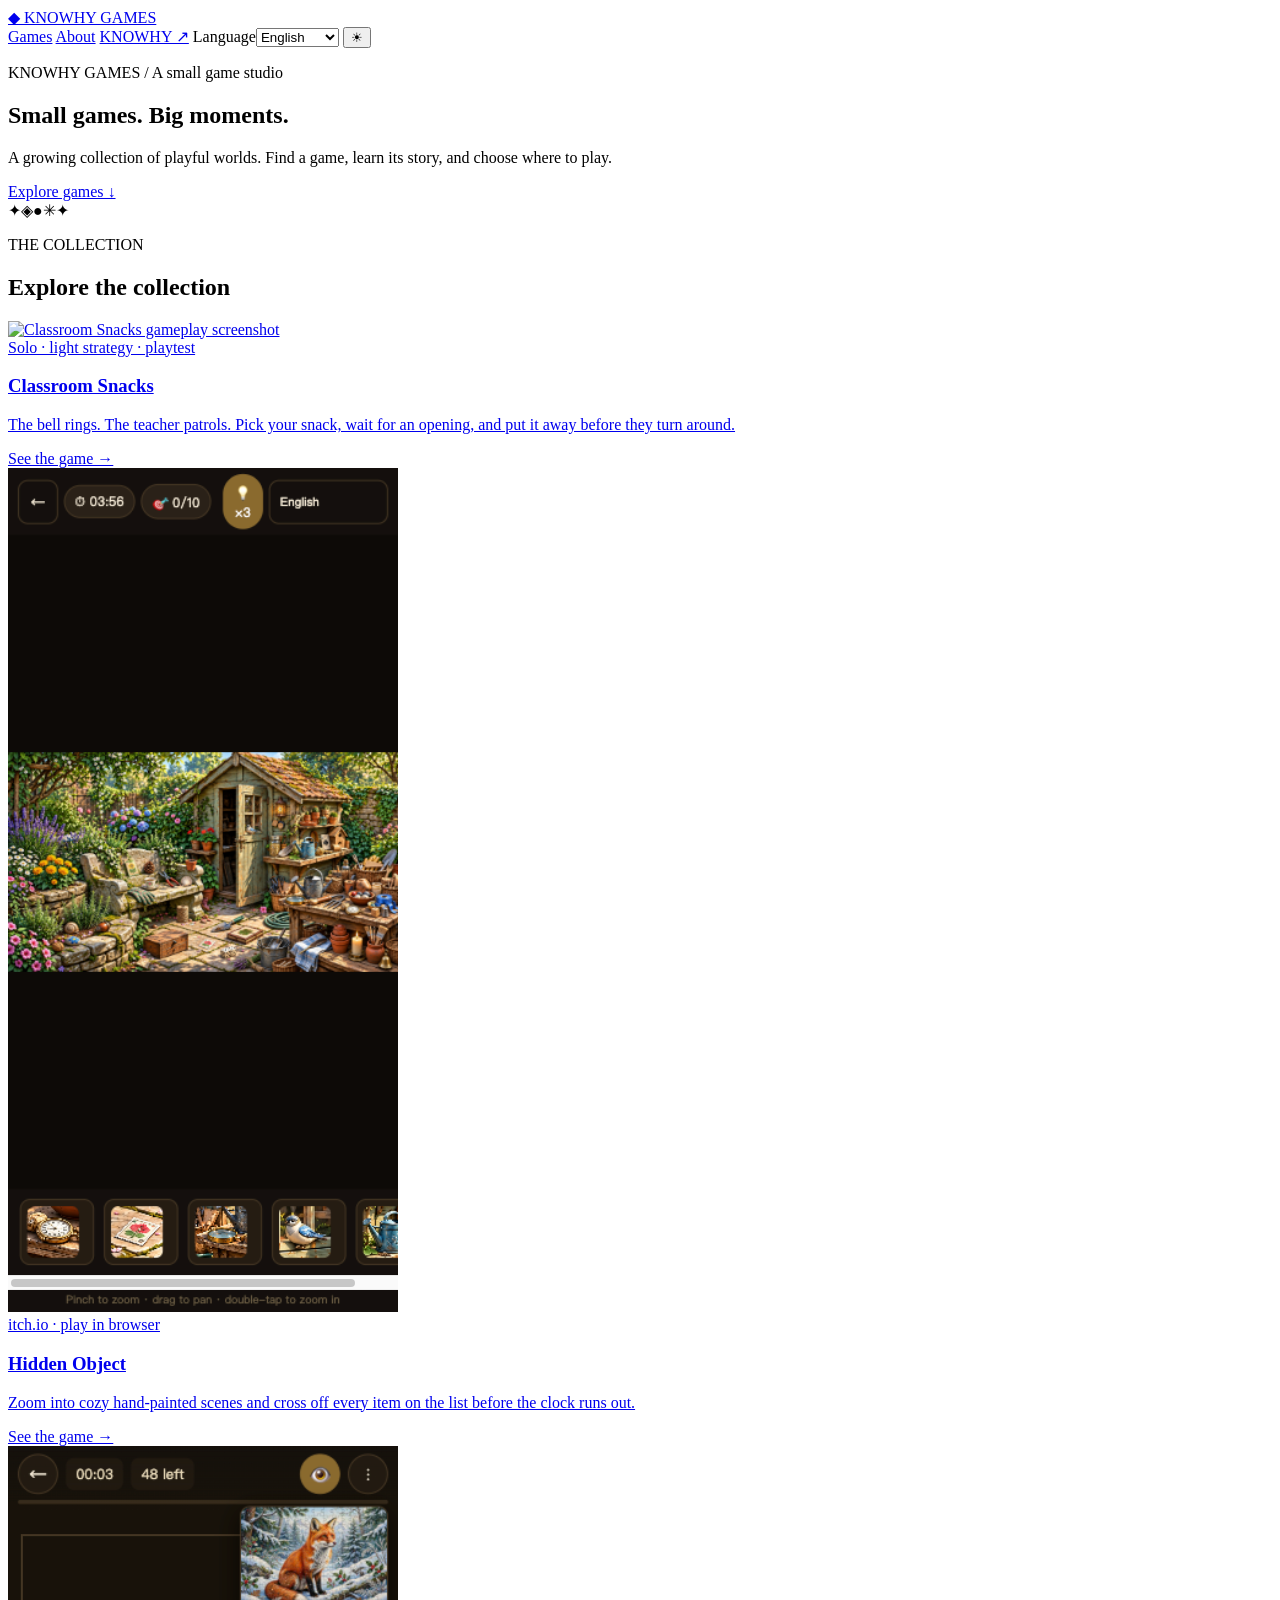
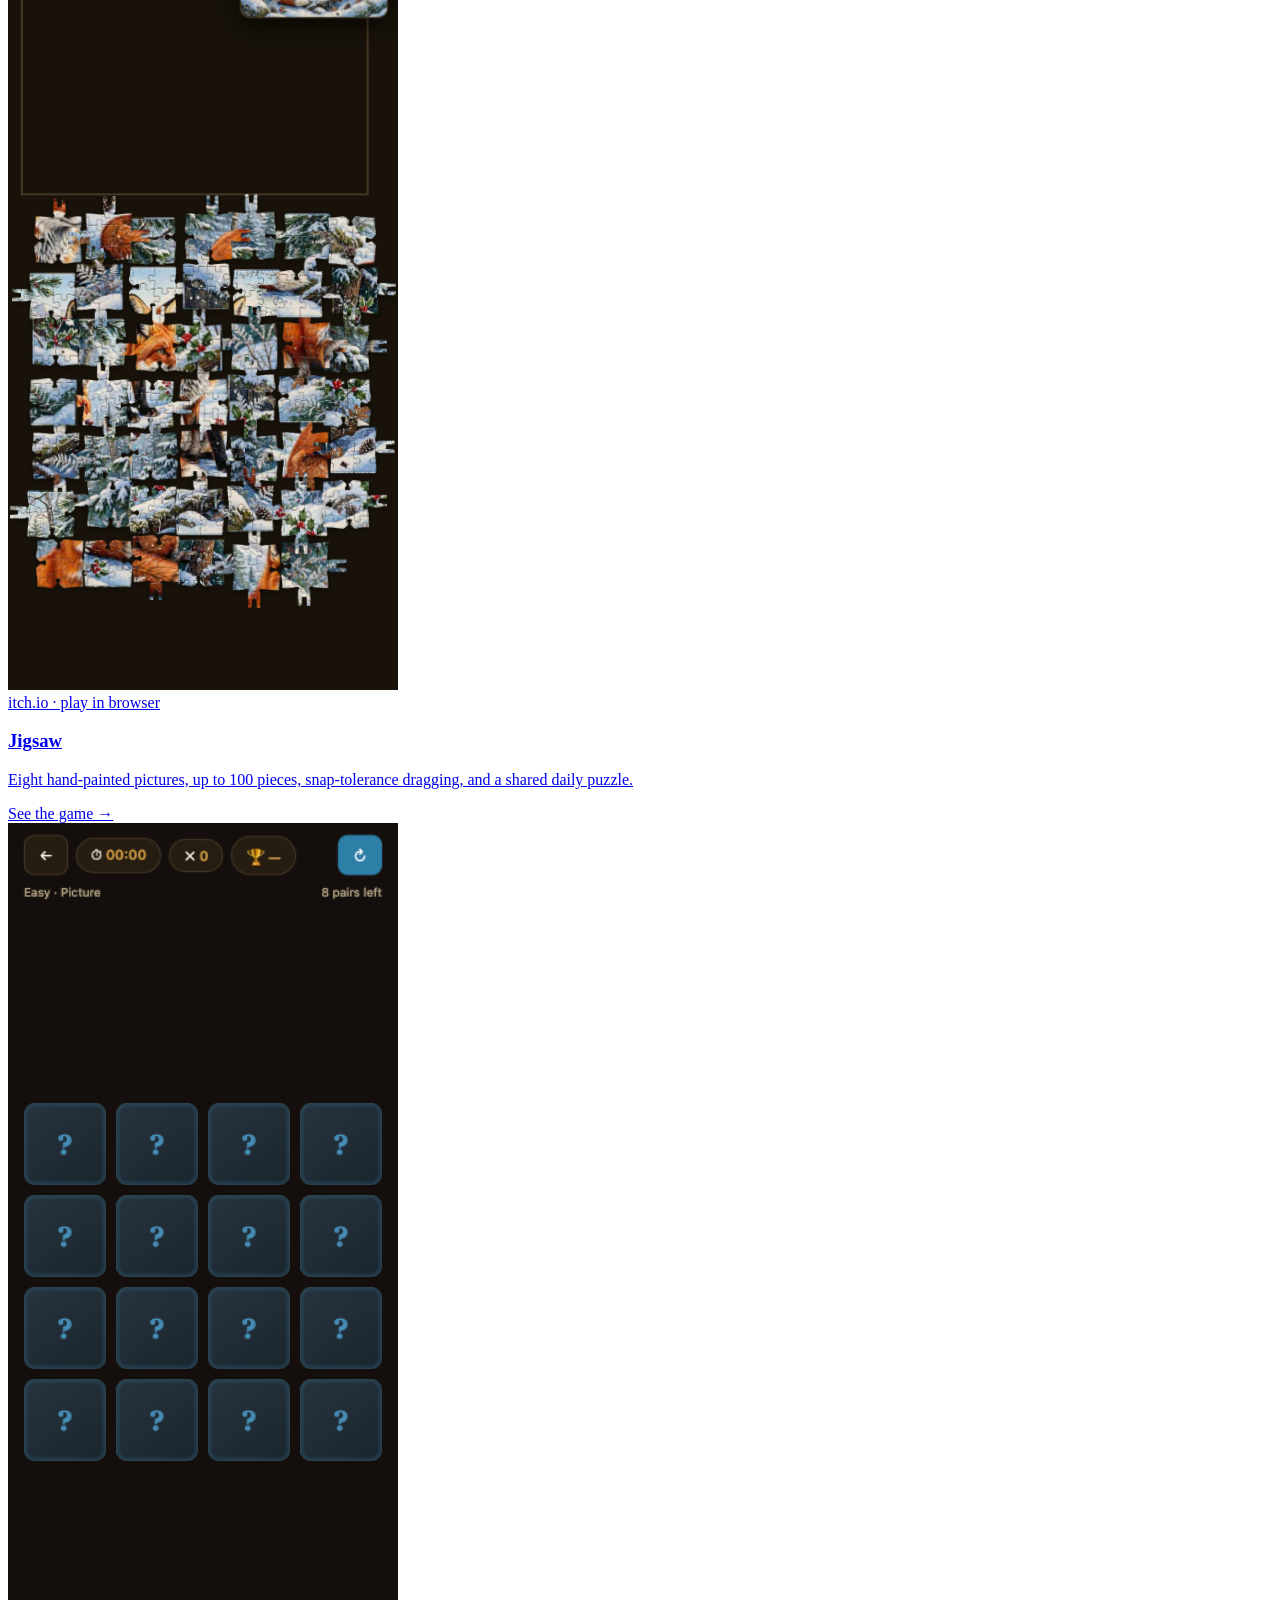
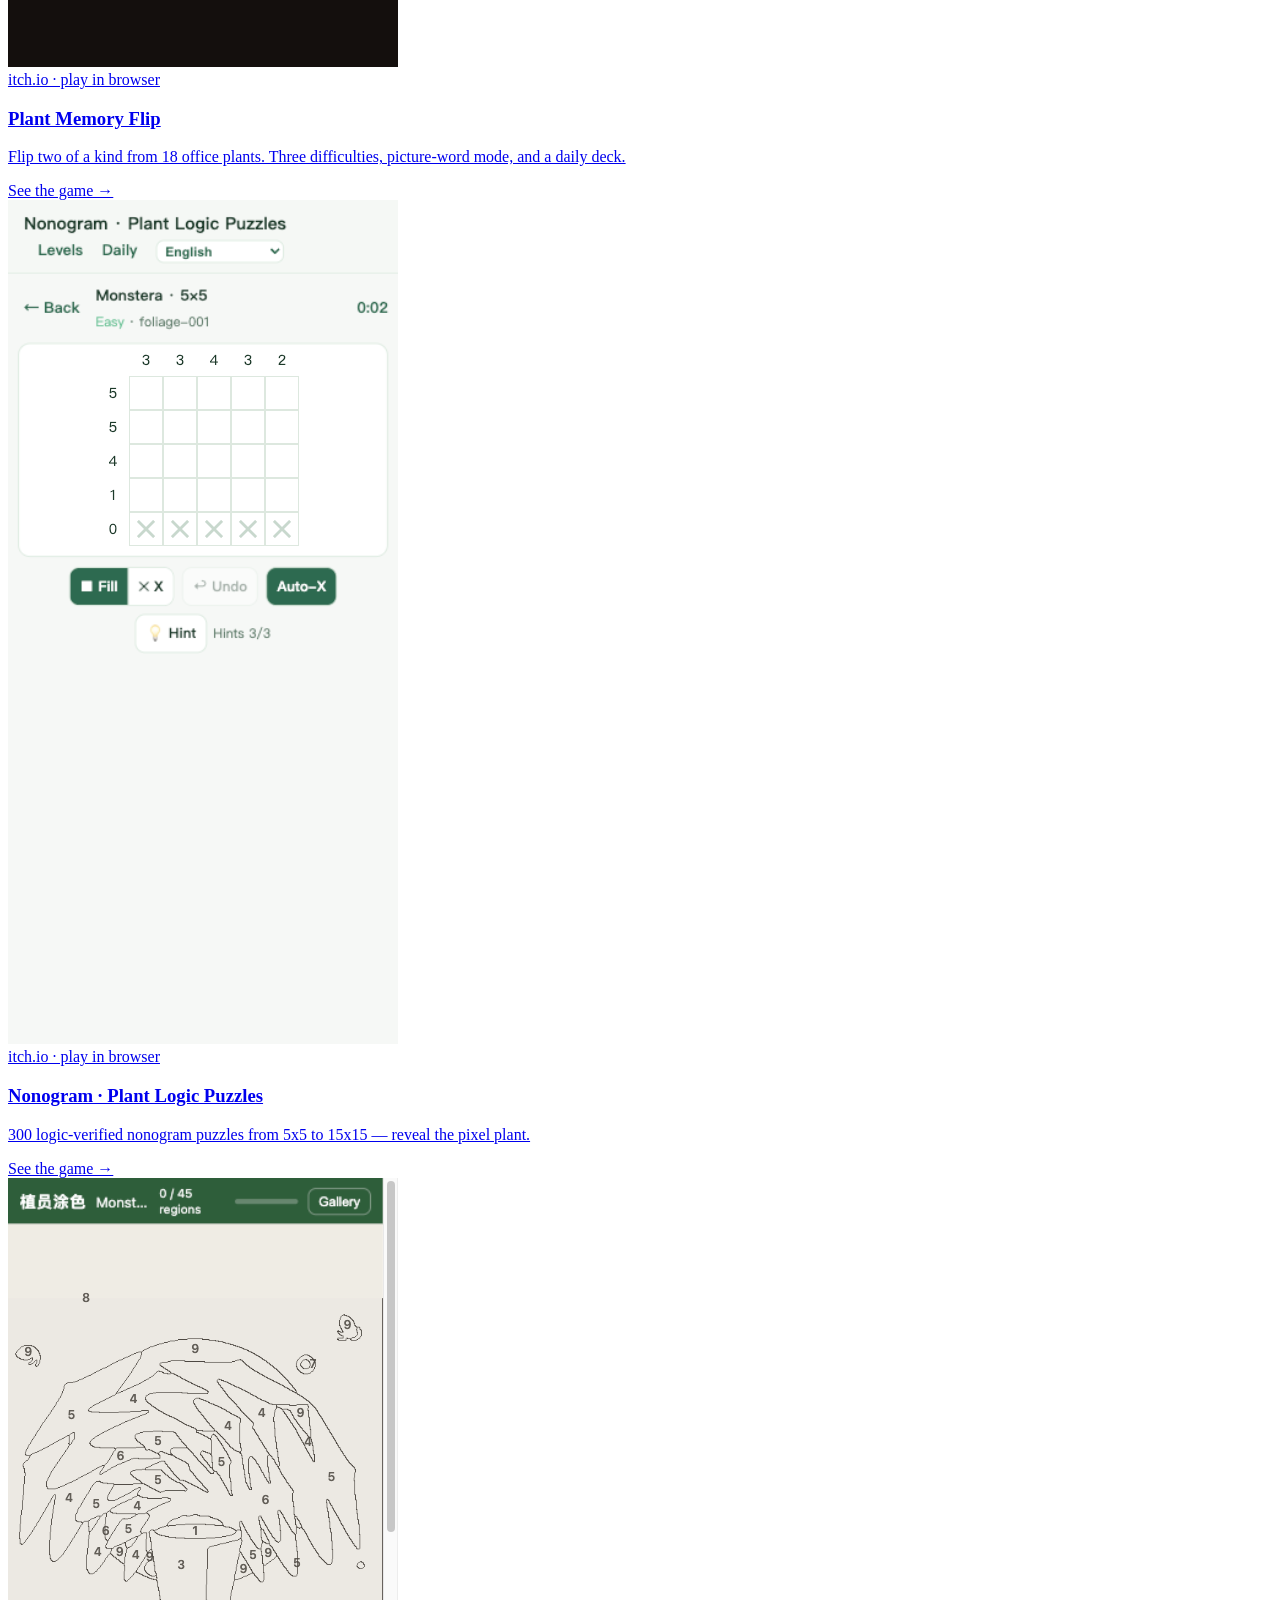
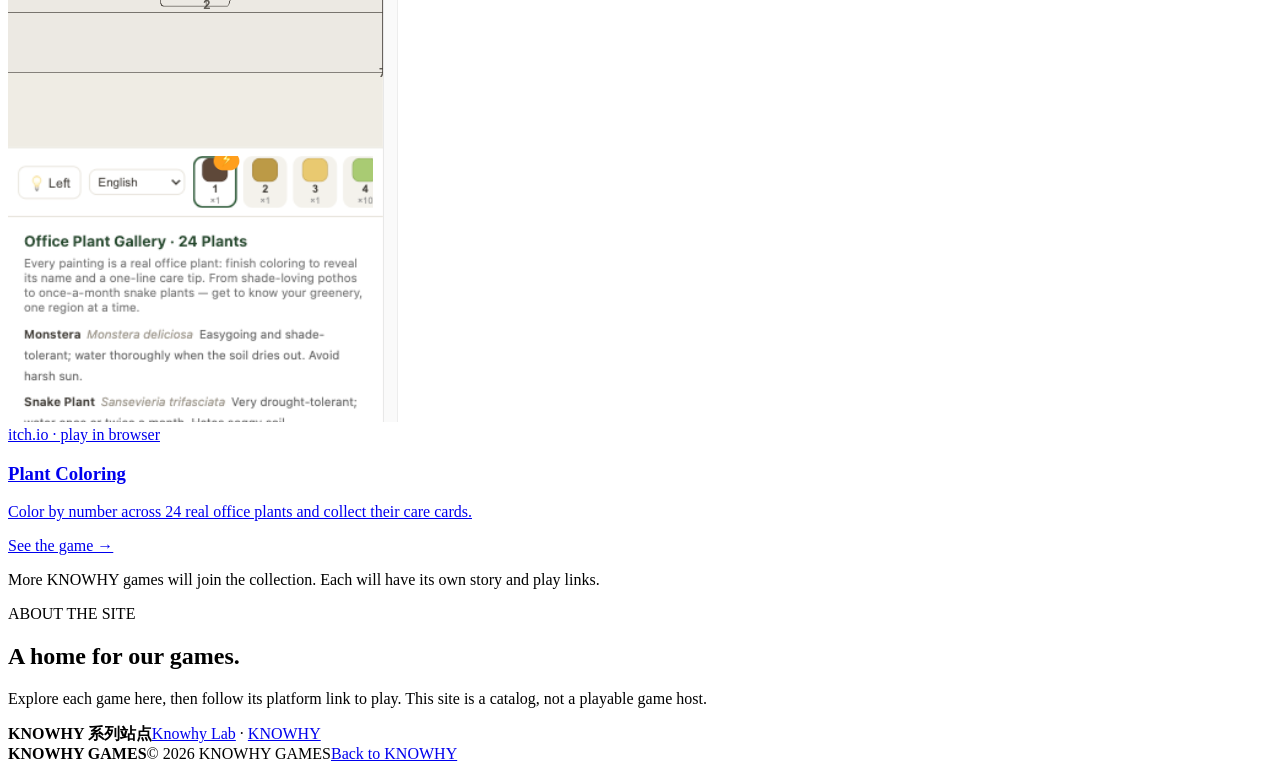
==== index.html @ 5472c288 "Add 5 itch.io games to the catalog: Hidden Object, Jigsaw, Plant Memory Flip, Nonogram, Plant Colori" ====
<!doctype html>
<html lang="en">
<head>
  <meta charset="utf-8" />
  <meta name="viewport" content="width=device-width, initial-scale=1" />
  <meta name="description" content="Discover indie games from KNOWHY GAMES, explore Classroom Snacks, and find where to play." />
  <meta name="theme-color" content="#f4efe3" />
  <title>KNOWHY GAMES · Indie games</title>
  <link rel="stylesheet" href="./styles.css" />
</head>
<body data-page="home">
  <header class="nav">
    <a class="brand" href="./"><span class="brand-mark" aria-hidden="true">◆</span> KNOWHY GAMES</a>
    <nav class="nav-links" aria-label="Main navigation" data-i18n-aria="navMain">
      <a href="#games" data-i18n="navGames">Games</a>
      <a href="#studio" data-i18n="navAbout">About</a>
      <a class="nav-parent" href="https://knowhy.net/">KNOWHY ↗</a>
      <label class="language-wrap"><span class="language-label">Language</span><select class="language-select" data-language-select aria-label="Website language" data-i18n-aria="navLanguage"><option value="zh-CN">中文</option><option value="en" selected>English</option><option value="ja">日本語</option><option value="ko">한국어</option><option value="es">Español</option><option value="pt-BR">Português</option><option value="fr">Français</option><option value="de">Deutsch</option></select></label>
      <button id="daynight" class="daynight" type="button" aria-label="Switch to day appearance" data-i18n-aria="themeDay">☀</button>
    </nav>
  </header>
  <main>
    <section class="hero">
      <div class="hero-inner">
        <div class="hero-copy">
          <p class="eyebrow" data-i18n="homeEyebrow">KNOWHY GAMES / A small game studio</p>
          <h1 class="hero-title" data-i18n="homeTitle">Small games. Big moments.</h1>
          <p class="hero-sub" data-i18n="homeLead">A growing collection of playful worlds. Find a game, learn its story, and choose where to play.</p>
          <a class="btn" href="#games" data-i18n="homeExplore">Explore games ↓</a>
        </div>
        <div class="hero-playfield" aria-hidden="true"><span class="playfield-orbit orbit-one"></span><span class="playfield-orbit orbit-two"></span><span class="playfield-tile tile-one">✦</span><span class="playfield-tile tile-two">◈</span><span class="playfield-tile tile-three">●</span><span class="playfield-spark spark-one">✳</span><span class="playfield-spark spark-two">✦</span></div>
      </div>
    </section>
    <section id="games" class="games">
      <div class="section-head"><p class="kicker" data-i18n="gamesKicker">THE COLLECTION</p><h2 data-i18n="gamesTitle">Explore the collection</h2></div>
      <div class="game-grid">
        <a class="game-card" href="./classroom-snacks/" aria-label="View Classroom Snacks" data-i18n-aria="gameMore">
          <div class="g-tile"><img src="./classroom.png" width="390" height="844" alt="Classroom Snacks gameplay screenshot" data-i18n-alt="detailImageAlt" loading="lazy"></div>
          <div class="game-copy"><span class="g-tag" data-i18n="gameTag">Solo · light strategy · playtest</span><h3 data-i18n="gameTitle">Classroom Snacks</h3><p data-i18n="gameDescription">The bell rings. The teacher patrols. Pick your snack, wait for an opening, and put it away before they turn around.</p><span class="game-more" data-i18n="gameMore">See the game →</span></div>
        <a class="game-card" href="./find-hidden-object/" aria-label="View Hidden Object">
          <div class="g-tile"><img src="./hidden-object.png" width="390" height="844" alt="Hidden Object gameplay screenshot" loading="lazy"></div>
          <div class="game-copy"><span class="g-tag">itch.io · play in browser</span><h3>Hidden Object</h3><p>Zoom into cozy hand-painted scenes and cross off every item on the list before the clock runs out.</p><span class="game-more">See the game →</span></div>
        </a>
<a class="game-card" href="./plant-jigsaw/" aria-label="View Jigsaw">
          <div class="g-tile"><img src="./jigsaw.png" width="390" height="844" alt="Jigsaw gameplay screenshot" loading="lazy"></div>
          <div class="game-copy"><span class="g-tag">itch.io · play in browser</span><h3>Jigsaw</h3><p>Eight hand-painted pictures, up to 100 pieces, snap-tolerance dragging, and a shared daily puzzle.</p><span class="game-more">See the game →</span></div>
        </a>
<a class="game-card" href="./plant-memory-flip/" aria-label="View Plant Memory Flip">
          <div class="g-tile"><img src="./memory-flip.png" width="390" height="844" alt="Plant Memory Flip gameplay screenshot" loading="lazy"></div>
          <div class="game-copy"><span class="g-tag">itch.io · play in browser</span><h3>Plant Memory Flip</h3><p>Flip two of a kind from 18 office plants. Three difficulties, picture-word mode, and a daily deck.</p><span class="game-more">See the game →</span></div>
        </a>
<a class="game-card" href="./plant-nonogram/" aria-label="View Nonogram · Plant Logic Puzzles">
          <div class="g-tile"><img src="./nonogram.png" width="390" height="844" alt="Nonogram · Plant Logic Puzzles gameplay screenshot" loading="lazy"></div>
          <div class="game-copy"><span class="g-tag">itch.io · play in browser</span><h3>Nonogram · Plant Logic Puzzles</h3><p>300 logic-verified nonogram puzzles from 5x5 to 15x15 — reveal the pixel plant.</p><span class="game-more">See the game →</span></div>
        </a>
<a class="game-card" href="./plant-coloring/" aria-label="View Plant Coloring">
          <div class="g-tile"><img src="./plant-coloring.png" width="390" height="844" alt="Plant Coloring gameplay screenshot" loading="lazy"></div>
          <div class="game-copy"><span class="g-tag">itch.io · play in browser</span><h3>Plant Coloring</h3><p>Color by number across 24 real office plants and collect their care cards.</p><span class="game-more">See the game →</span></div>
        </a>
      </a>
      </div>
      <p class="catalog-note" data-i18n="catalogNote">More KNOWHY games will join the collection. Each will have its own story and play links.</p>
    </section>
    <section id="studio" class="studio">
      <div class="studio-inner"><p class="kicker" data-i18n="aboutKicker">ABOUT THE SITE</p><div class="studio-row"><h2 data-i18n="aboutTitle">A home for our games.</h2><p class="studio-text" data-i18n="aboutBody">Explore each game here, then follow its platform link to play. This site is a catalog, not a playable game host.</p></div></div>
    </section>
  </main>
  <footer class="footer"><div class="foot-bottom"><strong>KNOWHY 系列站点</strong><span><a href="https://lab.knowhy.net/">Knowhy Lab</a> · <a href="https://knowhy.net/">KNOWHY</a></span></div><div class="foot-bottom"><strong>KNOWHY GAMES</strong><span>© 2026 KNOWHY GAMES</span><a href="https://knowhy.net/" data-i18n="footerBack">Back to KNOWHY</a></div></footer>
  <script type="module" src="./main.js"></script>
</body>
</html>
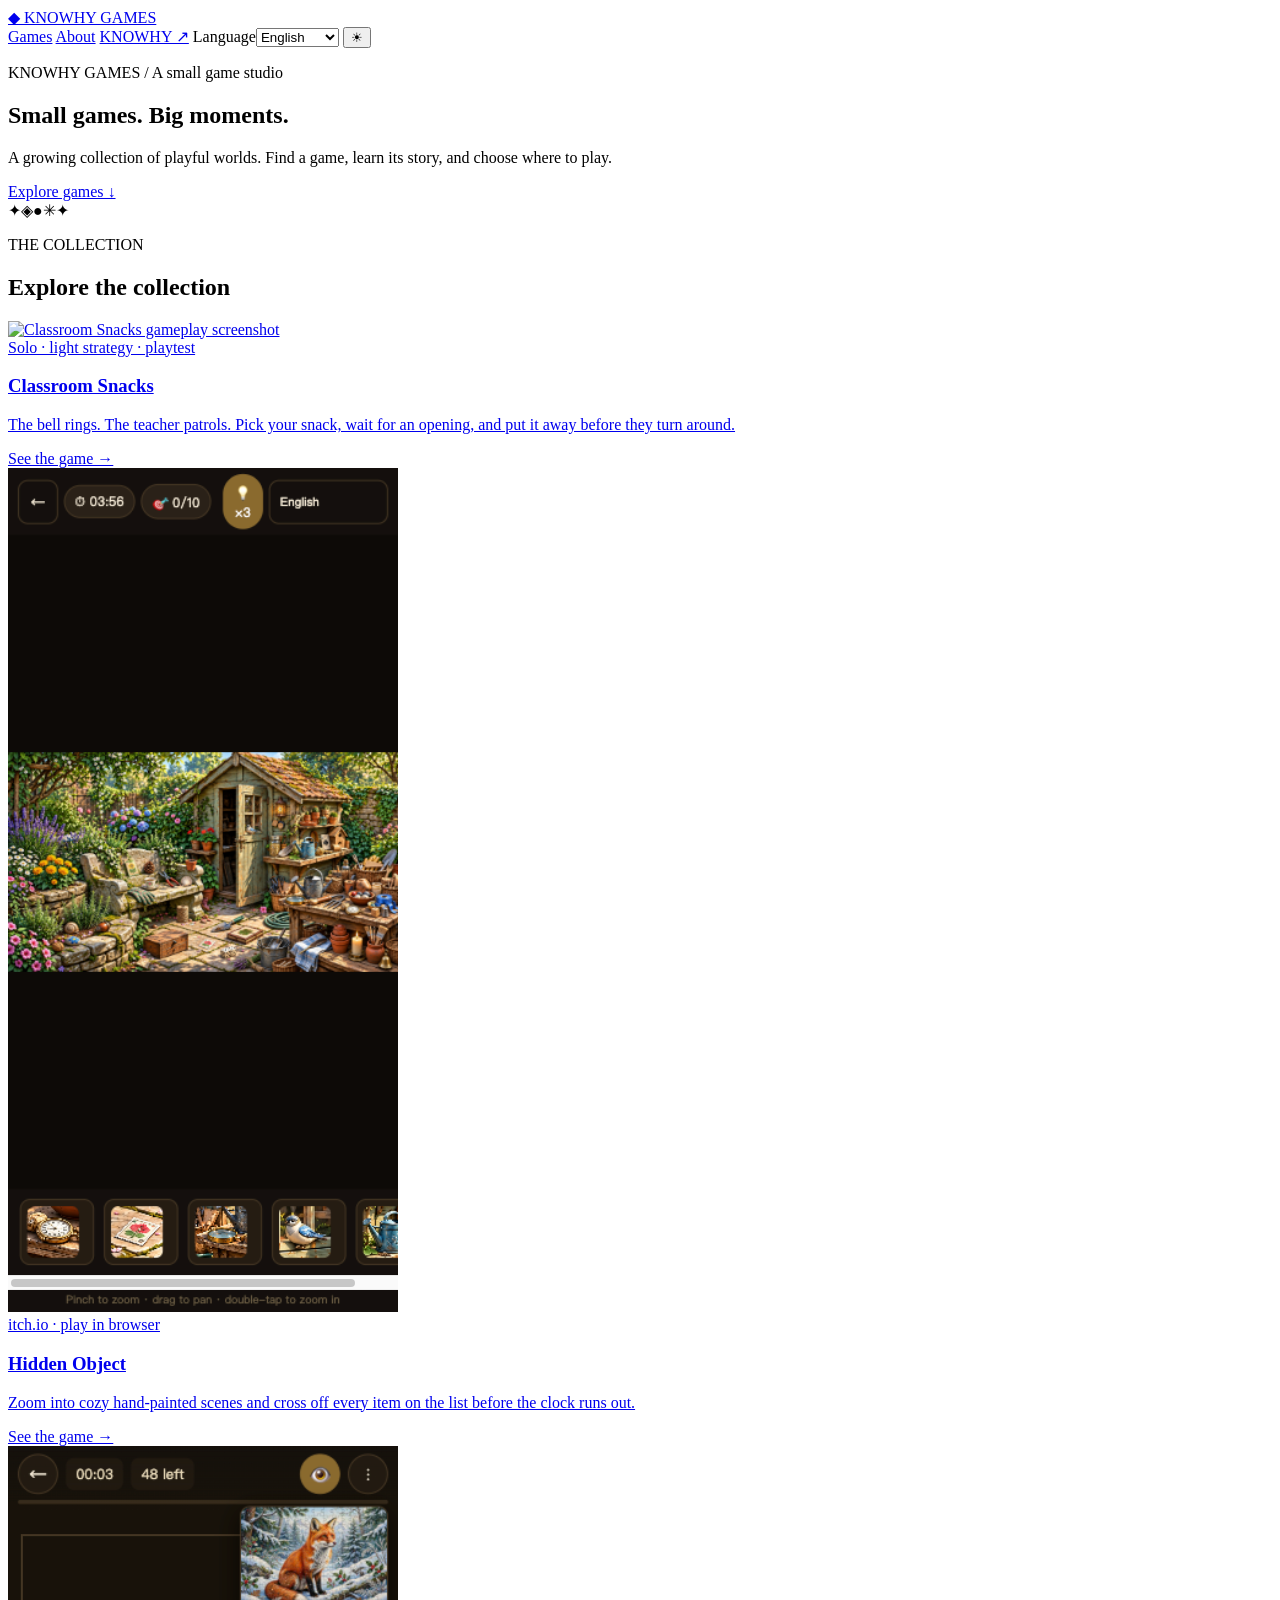
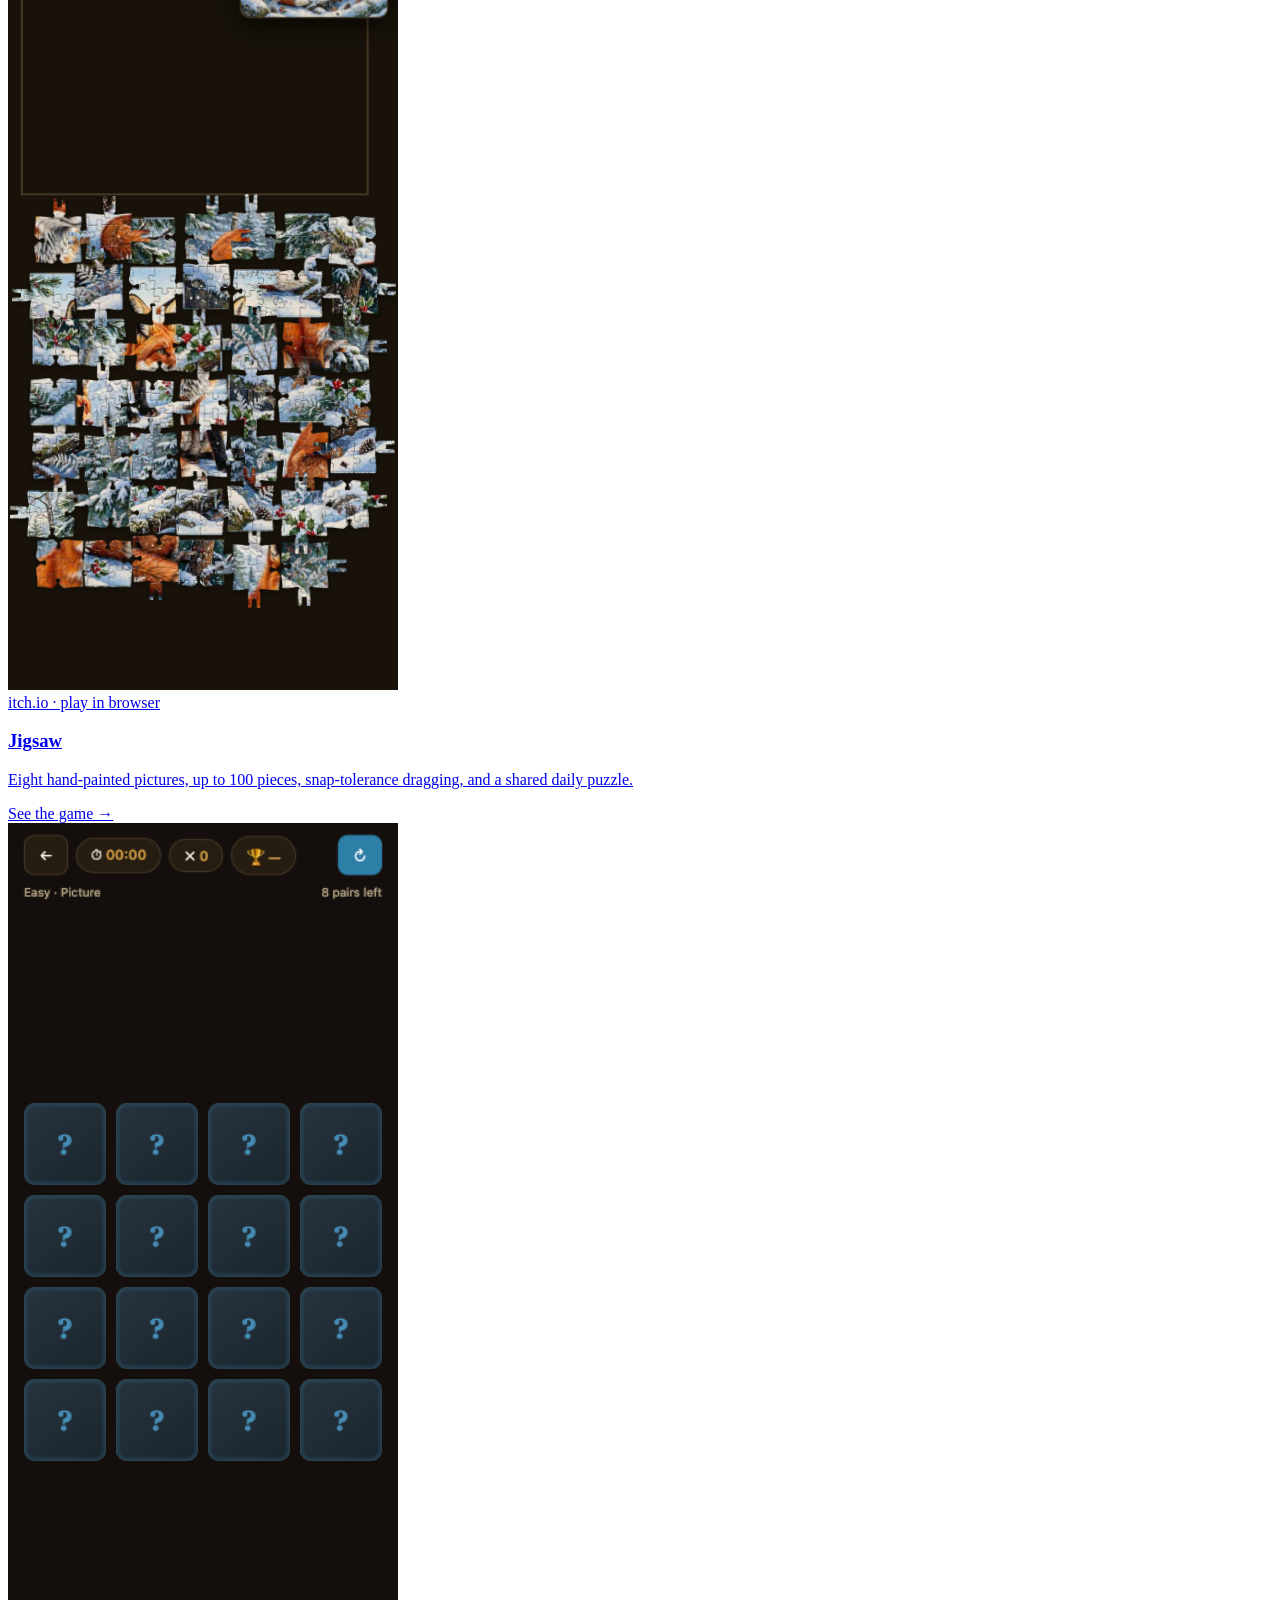
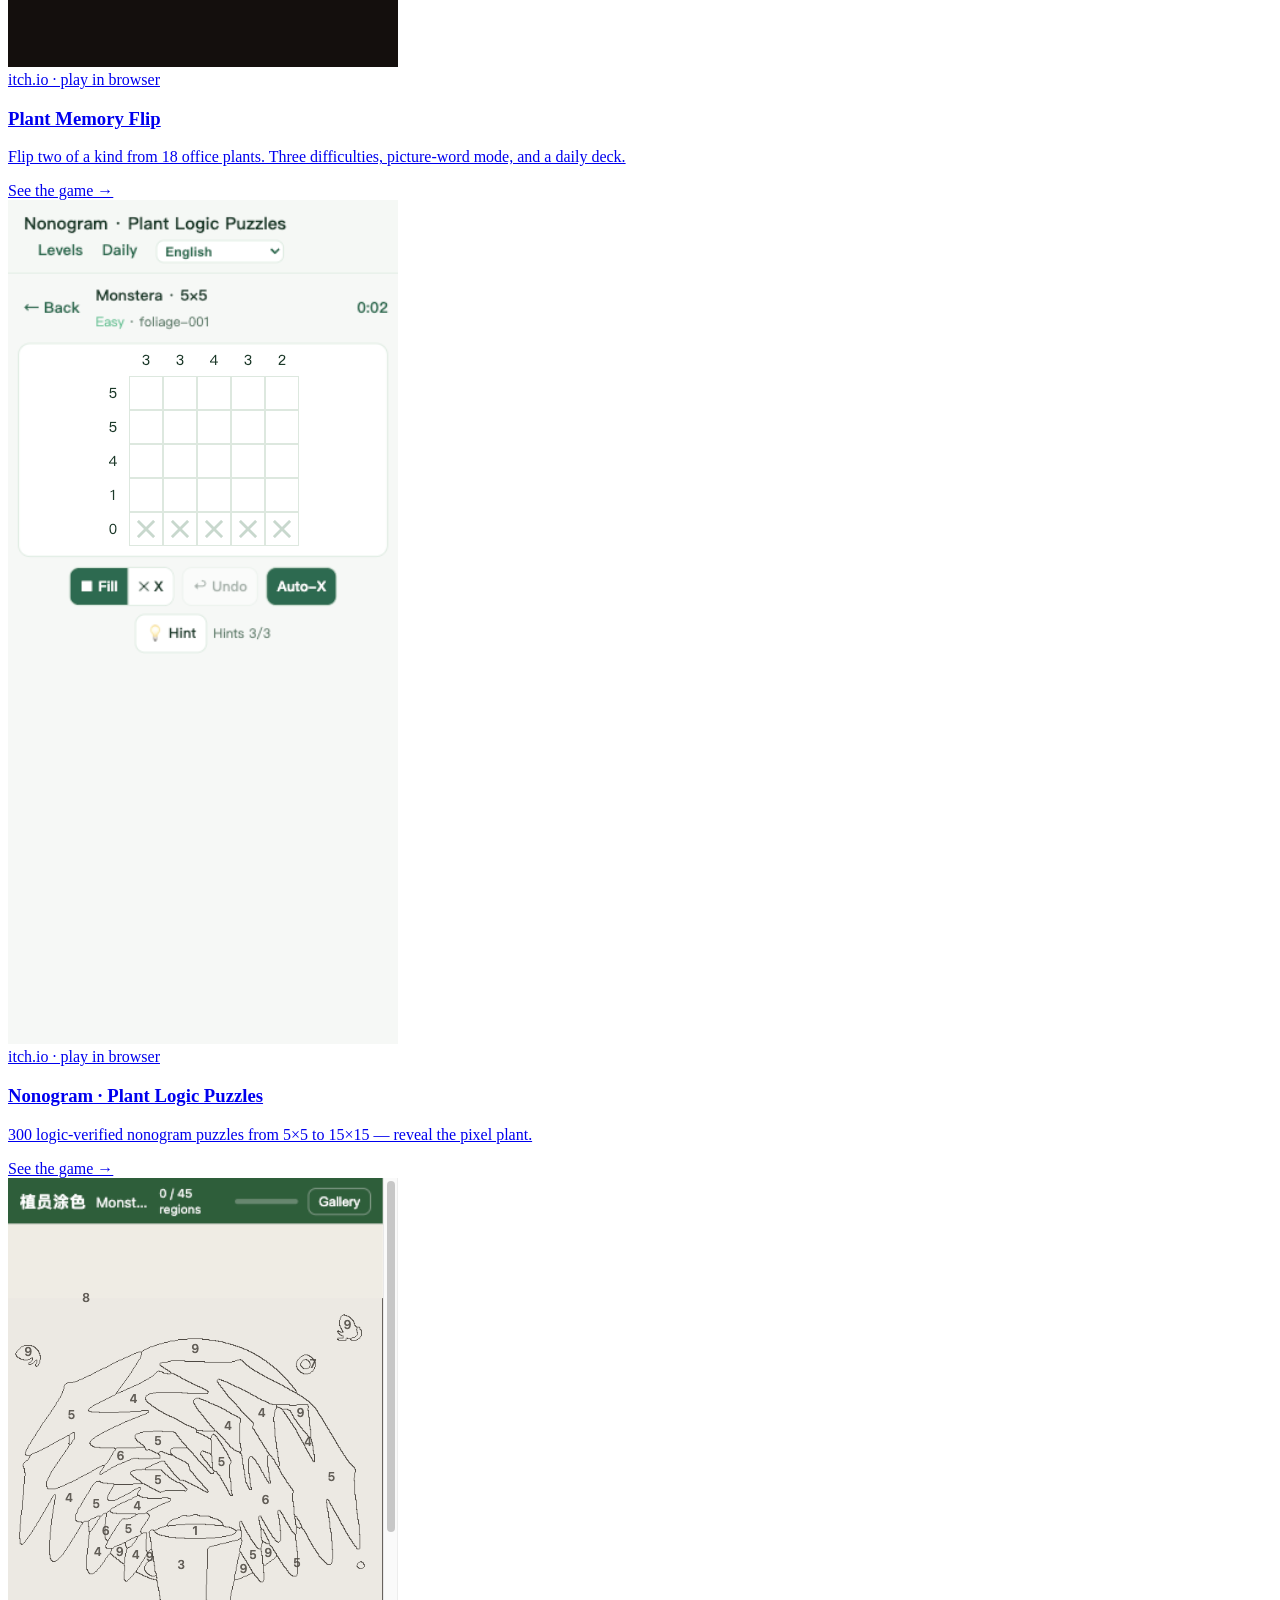
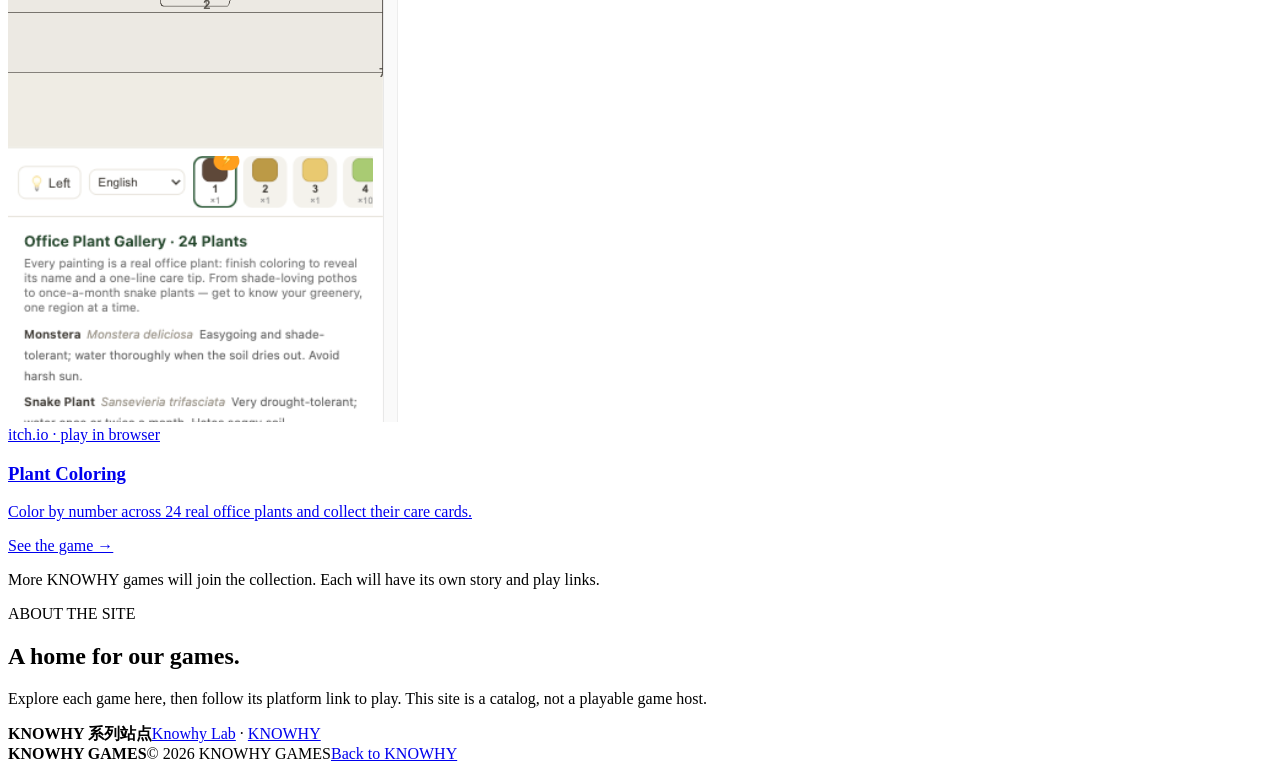
==== commit c0cfda55: "i18n: wire the 5 new games into the site's 8-locale system - locale.js: GAME_I18N block adds 5 games" ====
--- a/index.html
+++ b/index.html
@@ -39,23 +39,23 @@
           <div class="game-copy"><span class="g-tag" data-i18n="gameTag">Solo · light strategy · playtest</span><h3 data-i18n="gameTitle">Classroom Snacks</h3><p data-i18n="gameDescription">The bell rings. The teacher patrols. Pick your snack, wait for an opening, and put it away before they turn around.</p><span class="game-more" data-i18n="gameMore">See the game →</span></div>
         <a class="game-card" href="./find-hidden-object/" aria-label="View Hidden Object">
           <div class="g-tile"><img src="./hidden-object.png" width="390" height="844" alt="Hidden Object gameplay screenshot" loading="lazy"></div>
-          <div class="game-copy"><span class="g-tag">itch.io · play in browser</span><h3>Hidden Object</h3><p>Zoom into cozy hand-painted scenes and cross off every item on the list before the clock runs out.</p><span class="game-more">See the game →</span></div>
+          <div class="game-copy"><span class="g-tag" data-i18n="hoTag">itch.io · play in browser</span><h3 data-i18n="hoTitle">Hidden Object</h3><p data-i18n="hoDesc">Zoom into cozy hand-painted scenes and cross off every item on the list before the clock runs out.</p><span class="game-more">See the game →</span></div>
         </a>
 <a class="game-card" href="./plant-jigsaw/" aria-label="View Jigsaw">
           <div class="g-tile"><img src="./jigsaw.png" width="390" height="844" alt="Jigsaw gameplay screenshot" loading="lazy"></div>
-          <div class="game-copy"><span class="g-tag">itch.io · play in browser</span><h3>Jigsaw</h3><p>Eight hand-painted pictures, up to 100 pieces, snap-tolerance dragging, and a shared daily puzzle.</p><span class="game-more">See the game →</span></div>
+          <div class="game-copy"><span class="g-tag" data-i18n="jgTag">itch.io · play in browser</span><h3 data-i18n="jgTitle">Jigsaw</h3><p data-i18n="jgDesc">Eight hand-painted pictures, up to 100 pieces, snap-tolerance dragging, and a shared daily puzzle.</p><span class="game-more">See the game →</span></div>
         </a>
 <a class="game-card" href="./plant-memory-flip/" aria-label="View Plant Memory Flip">
           <div class="g-tile"><img src="./memory-flip.png" width="390" height="844" alt="Plant Memory Flip gameplay screenshot" loading="lazy"></div>
-          <div class="game-copy"><span class="g-tag">itch.io · play in browser</span><h3>Plant Memory Flip</h3><p>Flip two of a kind from 18 office plants. Three difficulties, picture-word mode, and a daily deck.</p><span class="game-more">See the game →</span></div>
+          <div class="game-copy"><span class="g-tag" data-i18n="mmTag">itch.io · play in browser</span><h3 data-i18n="mmTitle">Plant Memory Flip</h3><p data-i18n="mmDesc">Flip two of a kind from 18 office plants. Three difficulties, picture-word mode, and a daily deck.</p><span class="game-more">See the game →</span></div>
         </a>
 <a class="game-card" href="./plant-nonogram/" aria-label="View Nonogram · Plant Logic Puzzles">
           <div class="g-tile"><img src="./nonogram.png" width="390" height="844" alt="Nonogram · Plant Logic Puzzles gameplay screenshot" loading="lazy"></div>
-          <div class="game-copy"><span class="g-tag">itch.io · play in browser</span><h3>Nonogram · Plant Logic Puzzles</h3><p>300 logic-verified nonogram puzzles from 5x5 to 15x15 — reveal the pixel plant.</p><span class="game-more">See the game →</span></div>
+          <div class="game-copy"><span class="g-tag" data-i18n="ngTag">itch.io · play in browser</span><h3 data-i18n="ngTitle">Nonogram · Plant Logic Puzzles</h3><p data-i18n="ngDesc">300 logic-verified nonogram puzzles from 5×5 to 15×15 — reveal the pixel plant.</p><span class="game-more">See the game →</span></div>
         </a>
 <a class="game-card" href="./plant-coloring/" aria-label="View Plant Coloring">
           <div class="g-tile"><img src="./plant-coloring.png" width="390" height="844" alt="Plant Coloring gameplay screenshot" loading="lazy"></div>
-          <div class="game-copy"><span class="g-tag">itch.io · play in browser</span><h3>Plant Coloring</h3><p>Color by number across 24 real office plants and collect their care cards.</p><span class="game-more">See the game →</span></div>
+          <div class="game-copy"><span class="g-tag" data-i18n="cnTag">itch.io · play in browser</span><h3 data-i18n="cnTitle">Plant Coloring</h3><p data-i18n="cnDesc">Color by number across 24 real office plants and collect their care cards.</p><span class="game-more">See the game →</span></div>
         </a>
       </a>
       </div>
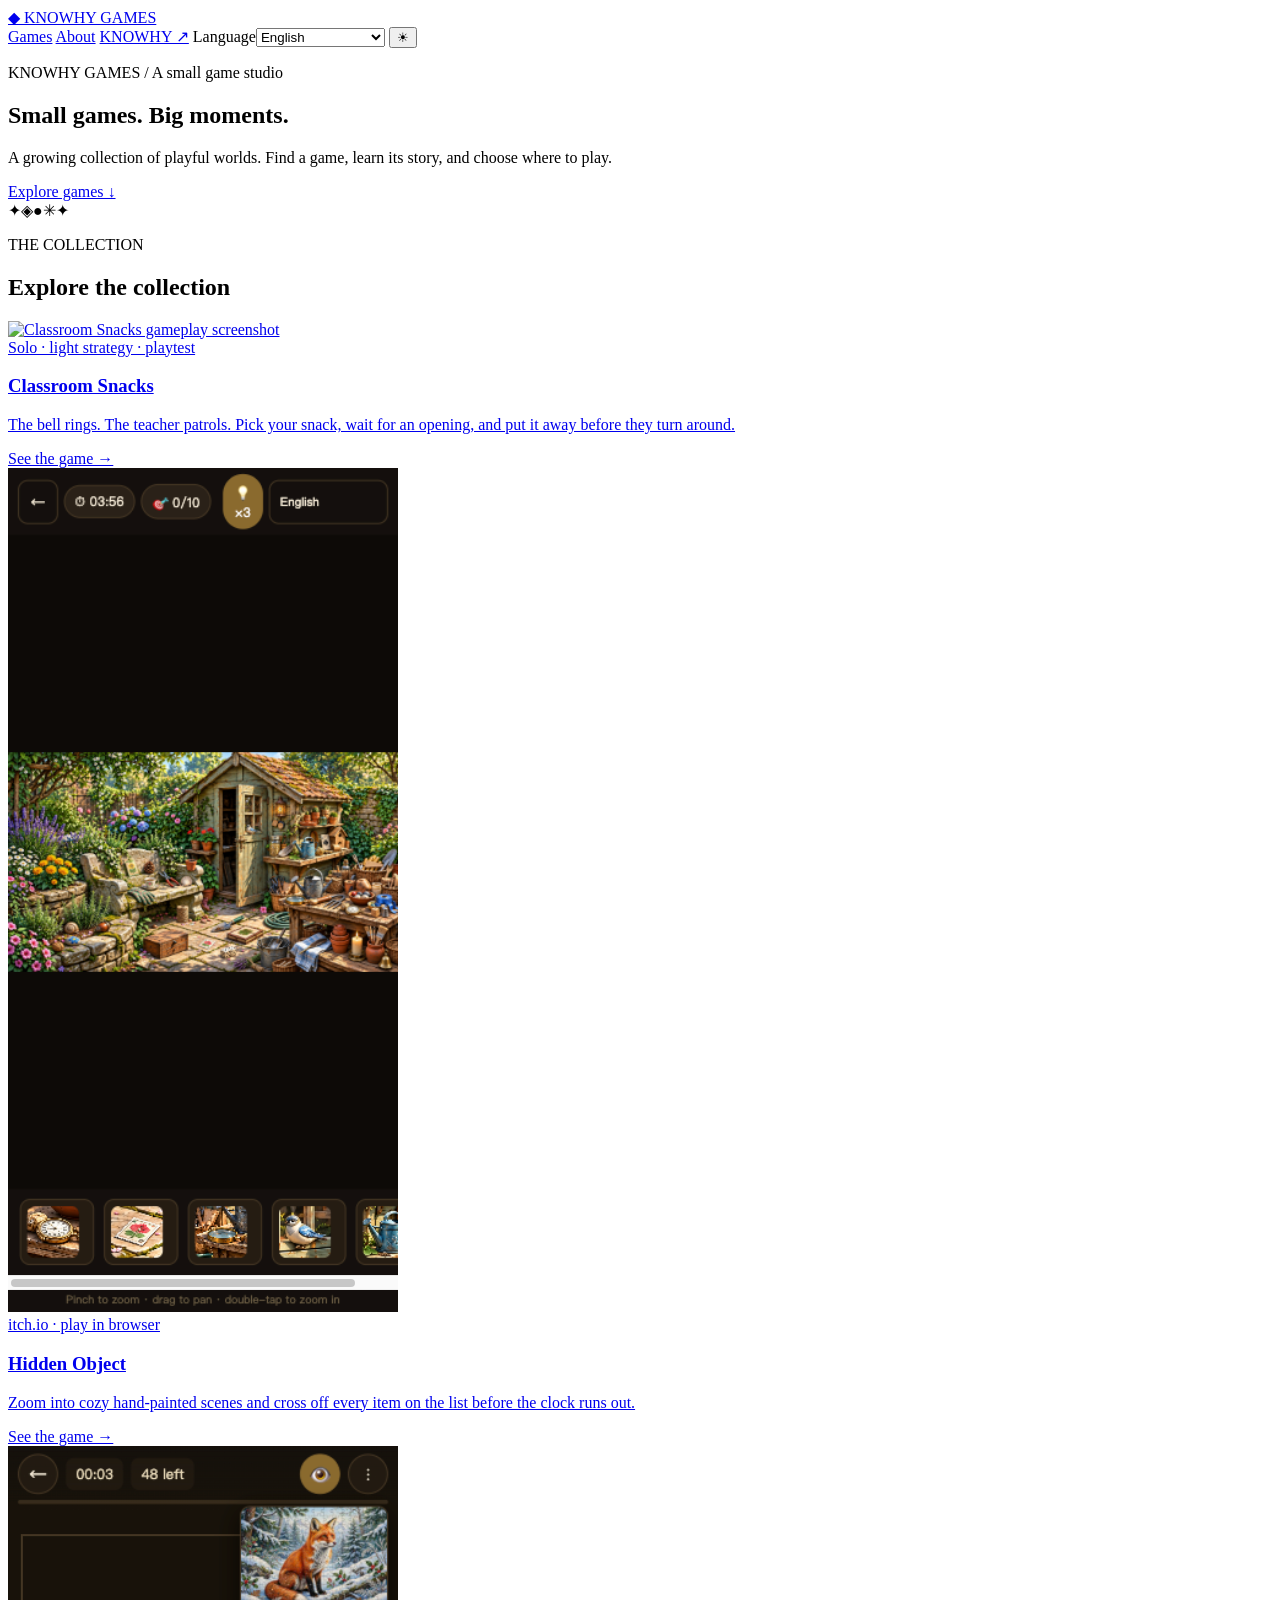
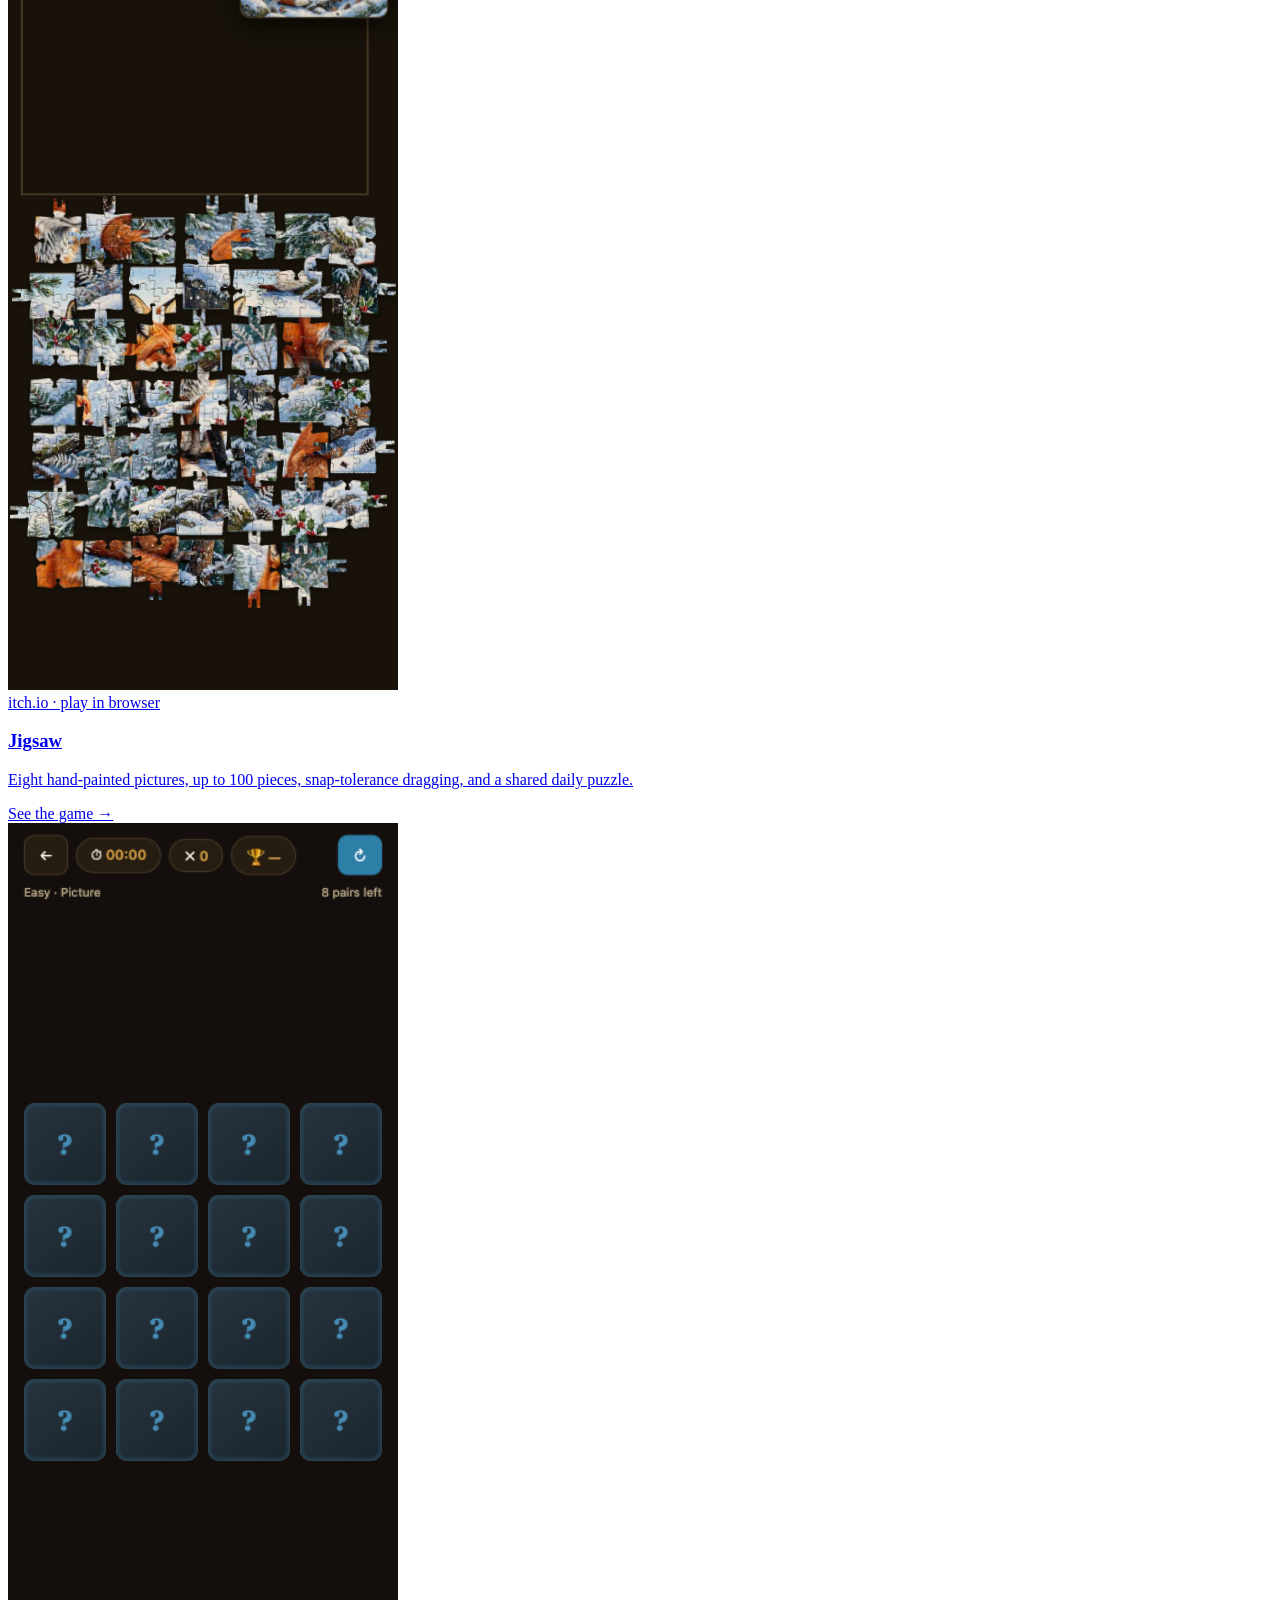
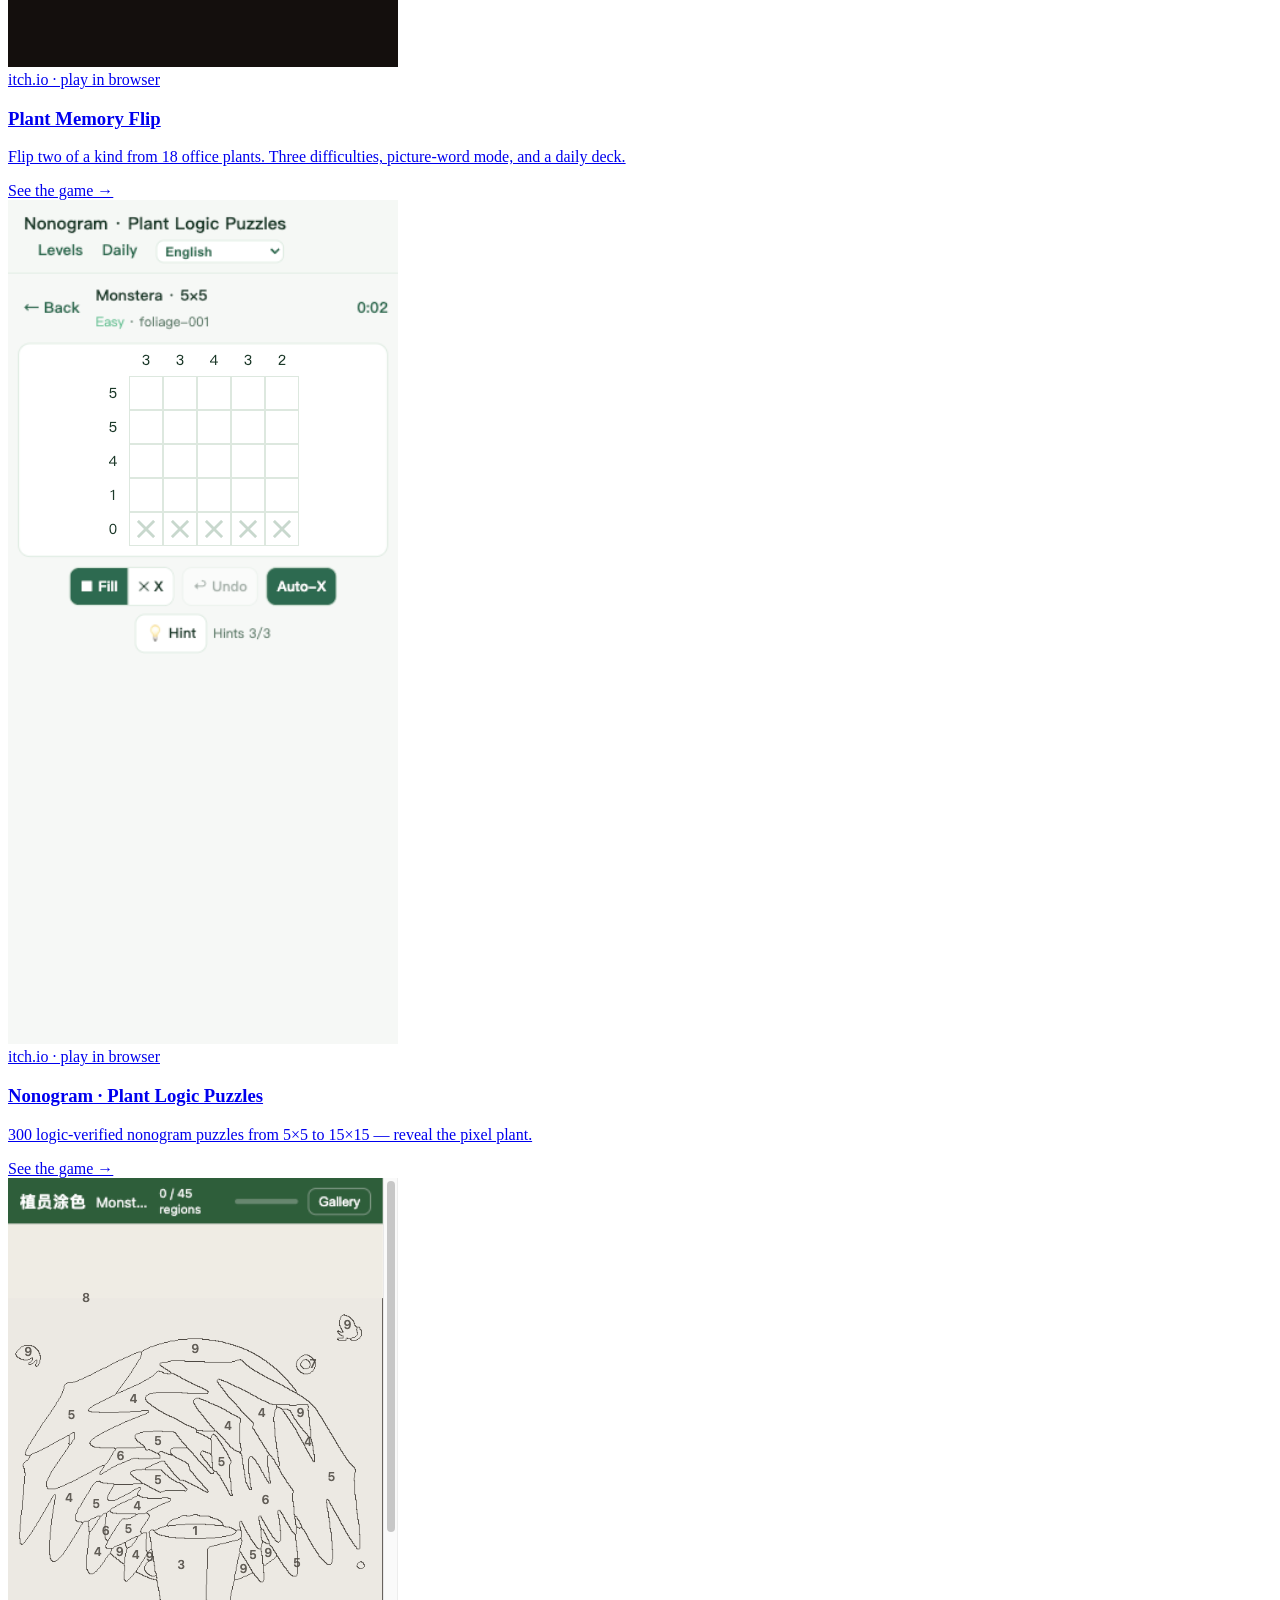
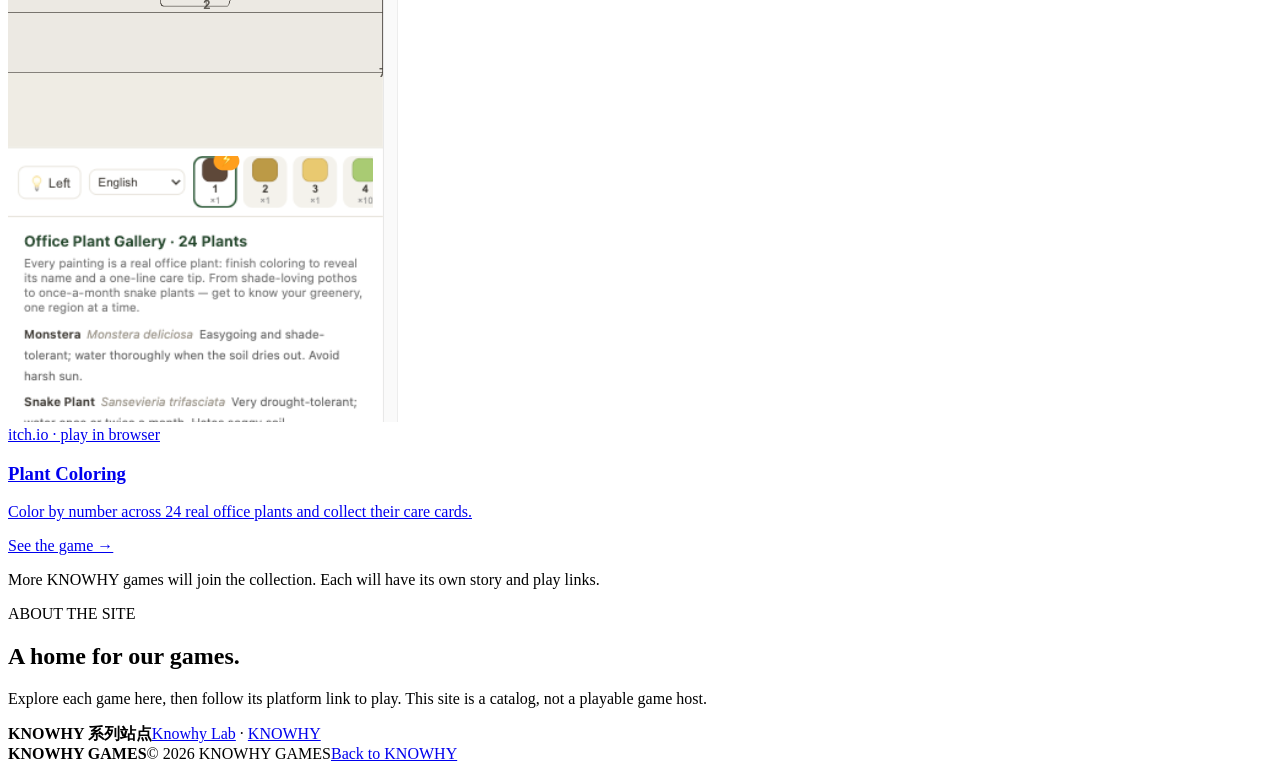
==== commit 646201d1: "i18n: expand the site to 14 locales (ru/th/vi/id/tr/pl) - SUPPORTED_LOCALES +6; full translations fo" ====
--- a/index.html
+++ b/index.html
@@ -15,7 +15,7 @@
       <a href="#games" data-i18n="navGames">Games</a>
       <a href="#studio" data-i18n="navAbout">About</a>
       <a class="nav-parent" href="https://knowhy.net/">KNOWHY ↗</a>
-      <label class="language-wrap"><span class="language-label">Language</span><select class="language-select" data-language-select aria-label="Website language" data-i18n-aria="navLanguage"><option value="zh-CN">中文</option><option value="en" selected>English</option><option value="ja">日本語</option><option value="ko">한국어</option><option value="es">Español</option><option value="pt-BR">Português</option><option value="fr">Français</option><option value="de">Deutsch</option></select></label>
+      <label class="language-wrap"><span class="language-label">Language</span><select class="language-select" data-language-select aria-label="Website language" data-i18n-aria="navLanguage"><option value="zh-CN">中文</option><option value="en" selected>English</option><option value="ja">日本語</option><option value="ko">한국어</option><option value="es">Español</option><option value="pt-BR">Português</option><option value="fr">Français</option><option value="de">Deutsch</option><option value="ru">Русский</option><option value="th">ไทย</option><option value="vi">Tiếng Việt</option><option value="id">Bahasa Indonesia</option><option value="tr">Türkçe</option><option value="pl">Polski</option></select></label>
       <button id="daynight" class="daynight" type="button" aria-label="Switch to day appearance" data-i18n-aria="themeDay">☀</button>
     </nav>
   </header>
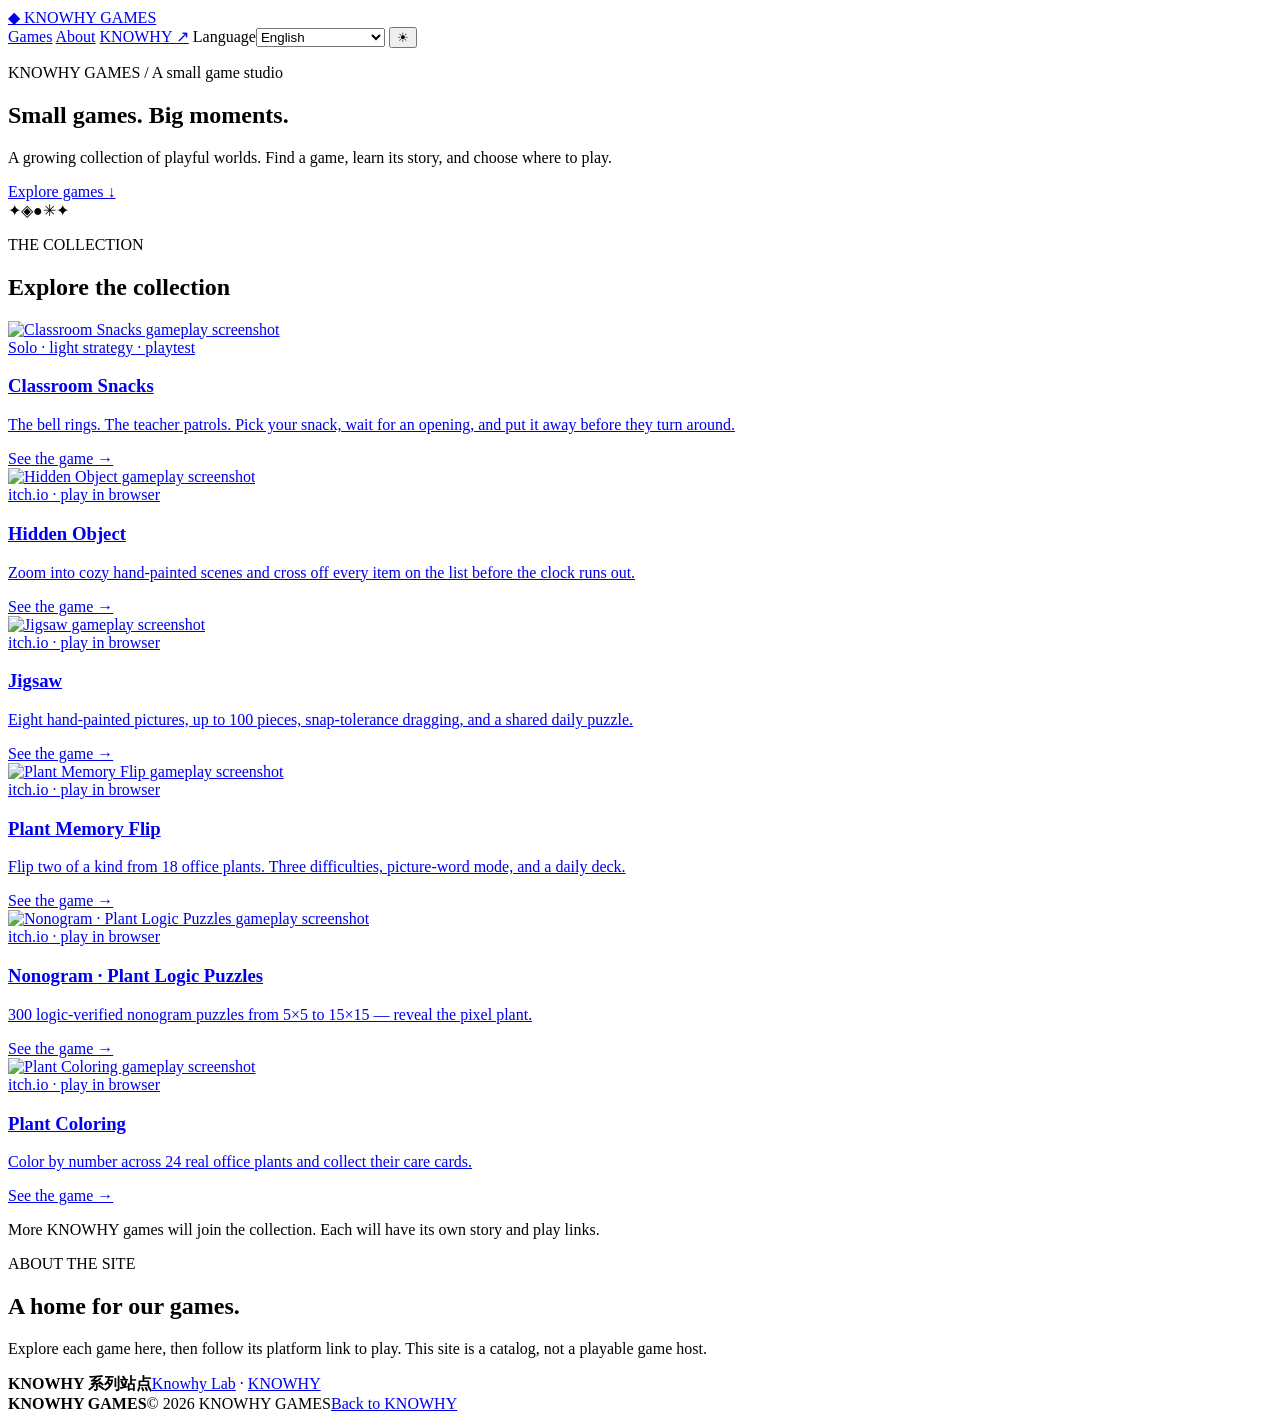
==== commit 9b56b90e: "i18n: localized gameplay screenshots per locale - 40 real captures: 5 games × 8 locales (390×844, in" ====
--- a/index.html
+++ b/index.html
@@ -38,23 +38,23 @@
           <div class="g-tile"><img src="./classroom.png" width="390" height="844" alt="Classroom Snacks gameplay screenshot" data-i18n-alt="detailImageAlt" loading="lazy"></div>
           <div class="game-copy"><span class="g-tag" data-i18n="gameTag">Solo · light strategy · playtest</span><h3 data-i18n="gameTitle">Classroom Snacks</h3><p data-i18n="gameDescription">The bell rings. The teacher patrols. Pick your snack, wait for an opening, and put it away before they turn around.</p><span class="game-more" data-i18n="gameMore">See the game →</span></div>
         <a class="game-card" href="./find-hidden-object/" aria-label="View Hidden Object">
-          <div class="g-tile"><img src="./hidden-object.png" width="390" height="844" alt="Hidden Object gameplay screenshot" loading="lazy"></div>
+          <div class="g-tile"><img src="./find-hidden-object/shots/en.png" data-loc-base="find-hidden-object/shots" width="390" height="844" alt="Hidden Object gameplay screenshot" loading="lazy"></div>
           <div class="game-copy"><span class="g-tag" data-i18n="hoTag">itch.io · play in browser</span><h3 data-i18n="hoTitle">Hidden Object</h3><p data-i18n="hoDesc">Zoom into cozy hand-painted scenes and cross off every item on the list before the clock runs out.</p><span class="game-more">See the game →</span></div>
         </a>
 <a class="game-card" href="./plant-jigsaw/" aria-label="View Jigsaw">
-          <div class="g-tile"><img src="./jigsaw.png" width="390" height="844" alt="Jigsaw gameplay screenshot" loading="lazy"></div>
+          <div class="g-tile"><img src="./plant-jigsaw/shots/en.png" data-loc-base="plant-jigsaw/shots" width="390" height="844" alt="Jigsaw gameplay screenshot" loading="lazy"></div>
           <div class="game-copy"><span class="g-tag" data-i18n="jgTag">itch.io · play in browser</span><h3 data-i18n="jgTitle">Jigsaw</h3><p data-i18n="jgDesc">Eight hand-painted pictures, up to 100 pieces, snap-tolerance dragging, and a shared daily puzzle.</p><span class="game-more">See the game →</span></div>
         </a>
 <a class="game-card" href="./plant-memory-flip/" aria-label="View Plant Memory Flip">
-          <div class="g-tile"><img src="./memory-flip.png" width="390" height="844" alt="Plant Memory Flip gameplay screenshot" loading="lazy"></div>
+          <div class="g-tile"><img src="./plant-memory-flip/shots/en.png" data-loc-base="plant-memory-flip/shots" width="390" height="844" alt="Plant Memory Flip gameplay screenshot" loading="lazy"></div>
           <div class="game-copy"><span class="g-tag" data-i18n="mmTag">itch.io · play in browser</span><h3 data-i18n="mmTitle">Plant Memory Flip</h3><p data-i18n="mmDesc">Flip two of a kind from 18 office plants. Three difficulties, picture-word mode, and a daily deck.</p><span class="game-more">See the game →</span></div>
         </a>
 <a class="game-card" href="./plant-nonogram/" aria-label="View Nonogram · Plant Logic Puzzles">
-          <div class="g-tile"><img src="./nonogram.png" width="390" height="844" alt="Nonogram · Plant Logic Puzzles gameplay screenshot" loading="lazy"></div>
+          <div class="g-tile"><img src="./plant-nonogram/shots/en.png" data-loc-base="plant-nonogram/shots" width="390" height="844" alt="Nonogram · Plant Logic Puzzles gameplay screenshot" loading="lazy"></div>
           <div class="game-copy"><span class="g-tag" data-i18n="ngTag">itch.io · play in browser</span><h3 data-i18n="ngTitle">Nonogram · Plant Logic Puzzles</h3><p data-i18n="ngDesc">300 logic-verified nonogram puzzles from 5×5 to 15×15 — reveal the pixel plant.</p><span class="game-more">See the game →</span></div>
         </a>
 <a class="game-card" href="./plant-coloring/" aria-label="View Plant Coloring">
-          <div class="g-tile"><img src="./plant-coloring.png" width="390" height="844" alt="Plant Coloring gameplay screenshot" loading="lazy"></div>
+          <div class="g-tile"><img src="./plant-coloring/shots/en.png" data-loc-base="plant-coloring/shots" width="390" height="844" alt="Plant Coloring gameplay screenshot" loading="lazy"></div>
           <div class="game-copy"><span class="g-tag" data-i18n="cnTag">itch.io · play in browser</span><h3 data-i18n="cnTitle">Plant Coloring</h3><p data-i18n="cnDesc">Color by number across 24 real office plants and collect their care cards.</p><span class="game-more">See the game →</span></div>
         </a>
       </a>
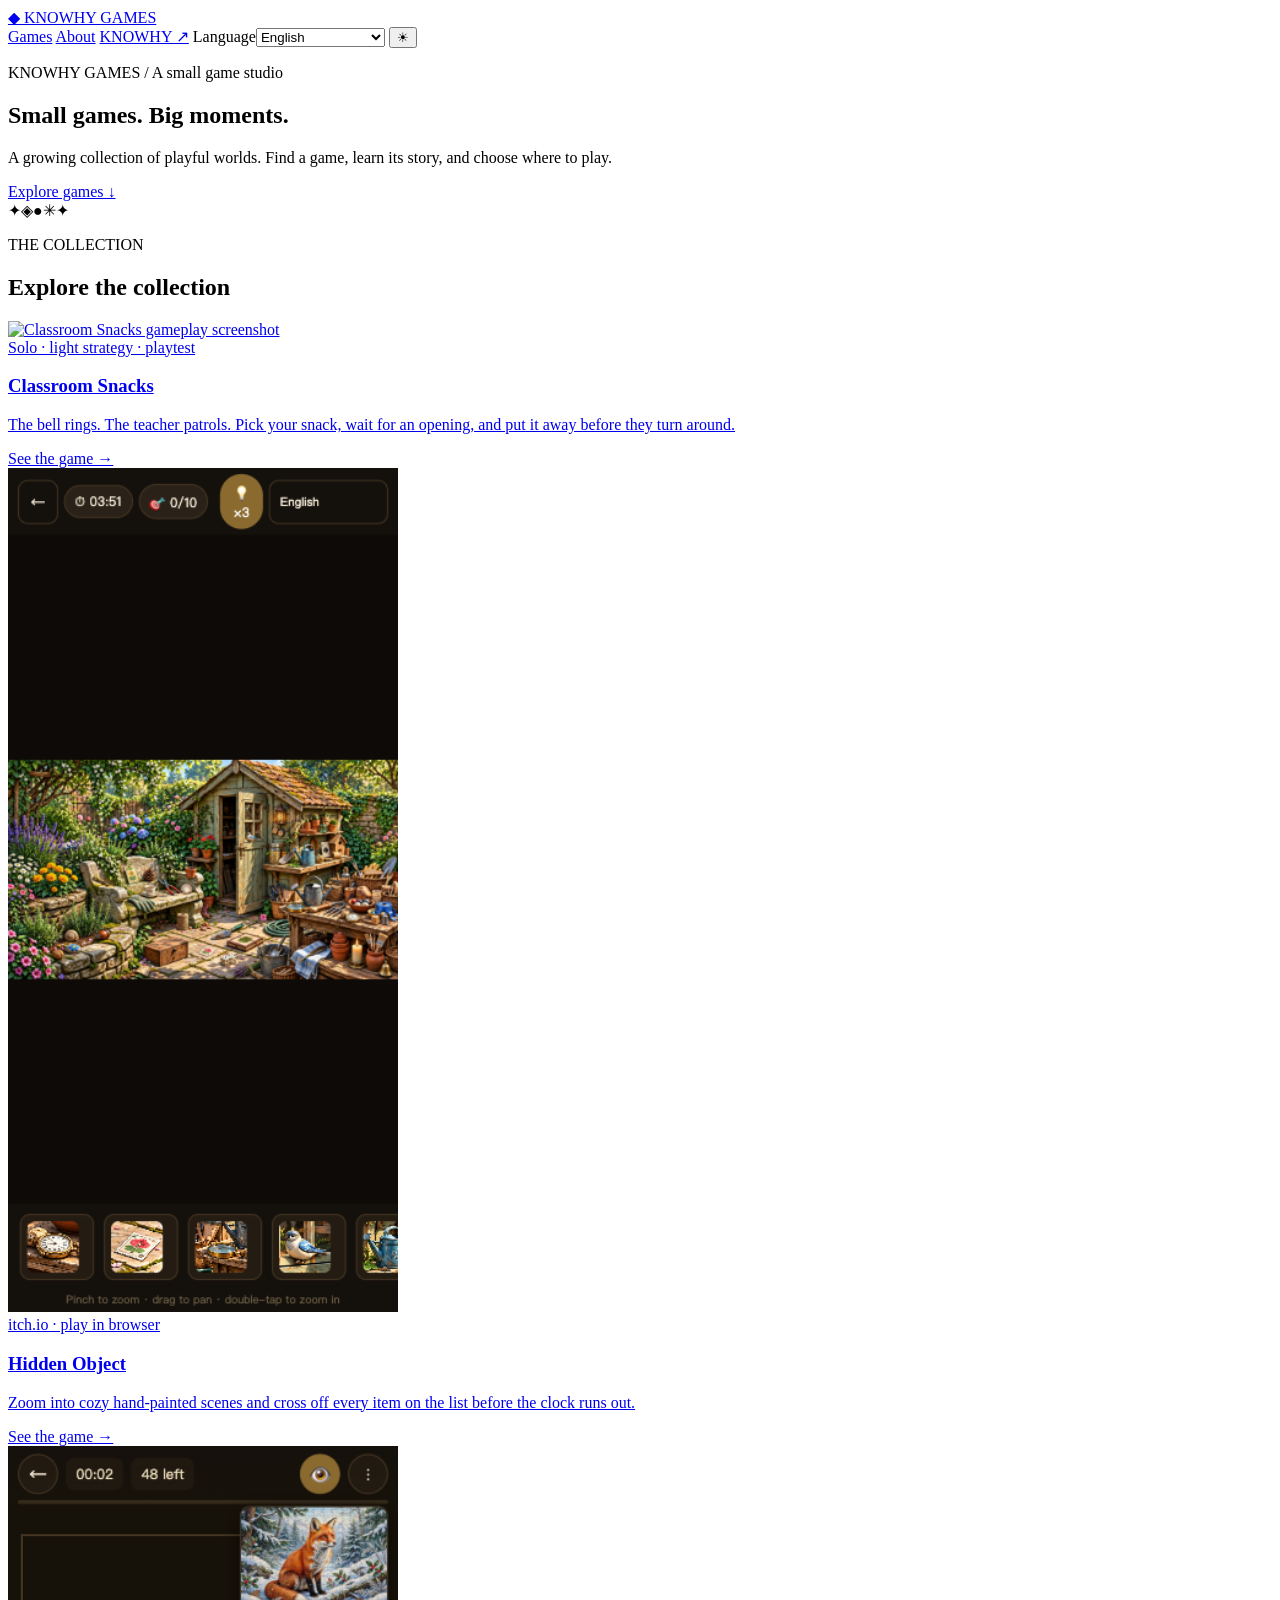
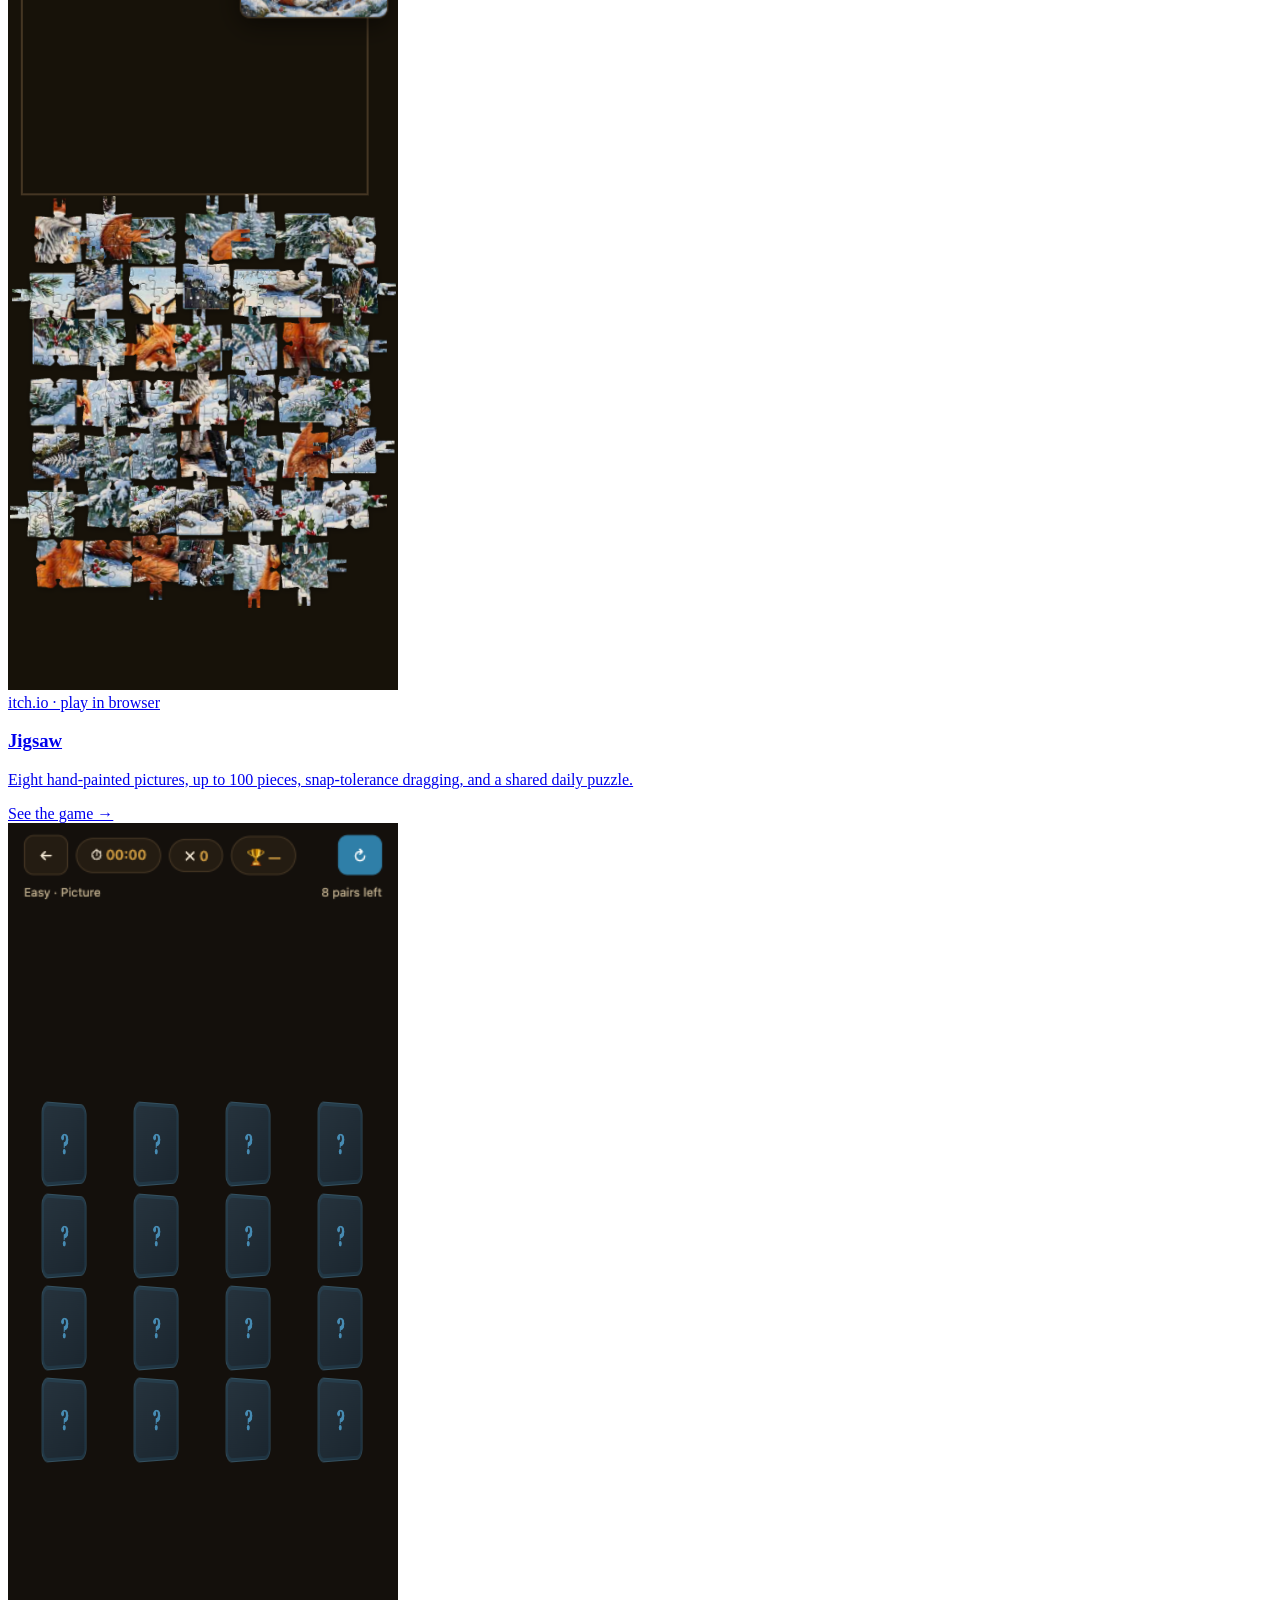
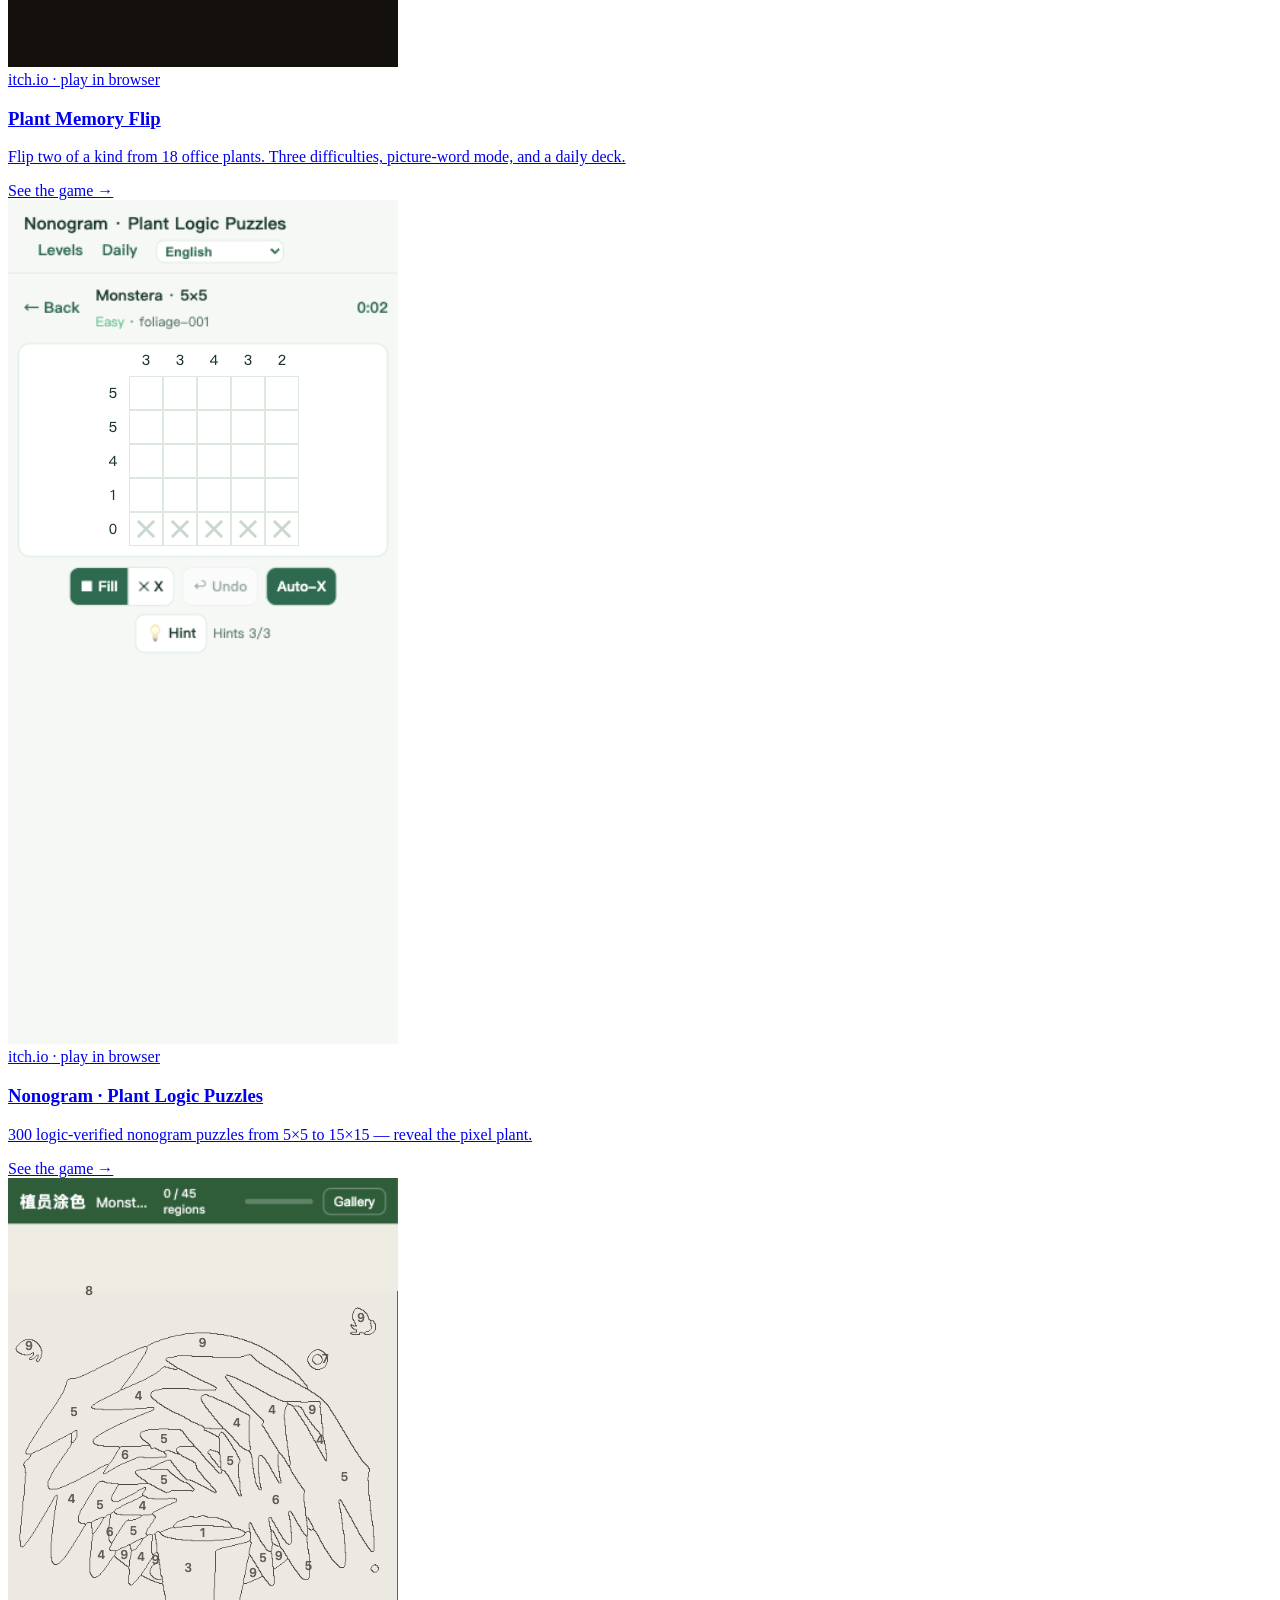
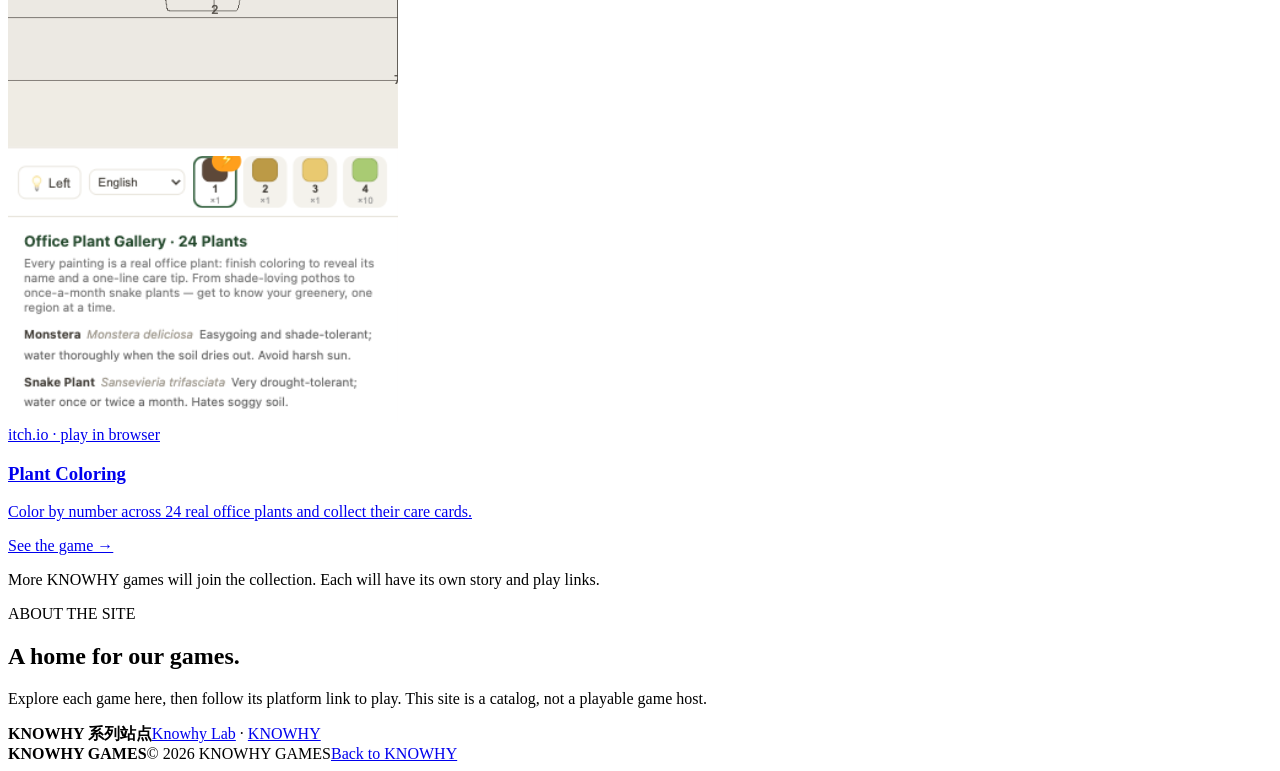
==== commit 9a712c7a: "fix: add the 40 localized shots actually referenced by the pages (were copied to a stray dir)" ====
--- a/index.html
+++ b/index.html
@@ -38,23 +38,23 @@
           <div class="g-tile"><img src="./classroom.png" width="390" height="844" alt="Classroom Snacks gameplay screenshot" data-i18n-alt="detailImageAlt" loading="lazy"></div>
           <div class="game-copy"><span class="g-tag" data-i18n="gameTag">Solo · light strategy · playtest</span><h3 data-i18n="gameTitle">Classroom Snacks</h3><p data-i18n="gameDescription">The bell rings. The teacher patrols. Pick your snack, wait for an opening, and put it away before they turn around.</p><span class="game-more" data-i18n="gameMore">See the game →</span></div>
         <a class="game-card" href="./find-hidden-object/" aria-label="View Hidden Object">
-          <div class="g-tile"><img src="./find-hidden-object/shots/en.png" data-loc-base="find-hidden-object/shots" width="390" height="844" alt="Hidden Object gameplay screenshot" loading="lazy"></div>
+          <div class="g-tile"><img src="./find-hidden-object/shots/en.png" data-loc-base="/find-hidden-object/shots" width="390" height="844" alt="Hidden Object gameplay screenshot" loading="lazy"></div>
           <div class="game-copy"><span class="g-tag" data-i18n="hoTag">itch.io · play in browser</span><h3 data-i18n="hoTitle">Hidden Object</h3><p data-i18n="hoDesc">Zoom into cozy hand-painted scenes and cross off every item on the list before the clock runs out.</p><span class="game-more">See the game →</span></div>
         </a>
 <a class="game-card" href="./plant-jigsaw/" aria-label="View Jigsaw">
-          <div class="g-tile"><img src="./plant-jigsaw/shots/en.png" data-loc-base="plant-jigsaw/shots" width="390" height="844" alt="Jigsaw gameplay screenshot" loading="lazy"></div>
+          <div class="g-tile"><img src="./plant-jigsaw/shots/en.png" data-loc-base="/plant-jigsaw/shots" width="390" height="844" alt="Jigsaw gameplay screenshot" loading="lazy"></div>
           <div class="game-copy"><span class="g-tag" data-i18n="jgTag">itch.io · play in browser</span><h3 data-i18n="jgTitle">Jigsaw</h3><p data-i18n="jgDesc">Eight hand-painted pictures, up to 100 pieces, snap-tolerance dragging, and a shared daily puzzle.</p><span class="game-more">See the game →</span></div>
         </a>
 <a class="game-card" href="./plant-memory-flip/" aria-label="View Plant Memory Flip">
-          <div class="g-tile"><img src="./plant-memory-flip/shots/en.png" data-loc-base="plant-memory-flip/shots" width="390" height="844" alt="Plant Memory Flip gameplay screenshot" loading="lazy"></div>
+          <div class="g-tile"><img src="./plant-memory-flip/shots/en.png" data-loc-base="/plant-memory-flip/shots" width="390" height="844" alt="Plant Memory Flip gameplay screenshot" loading="lazy"></div>
           <div class="game-copy"><span class="g-tag" data-i18n="mmTag">itch.io · play in browser</span><h3 data-i18n="mmTitle">Plant Memory Flip</h3><p data-i18n="mmDesc">Flip two of a kind from 18 office plants. Three difficulties, picture-word mode, and a daily deck.</p><span class="game-more">See the game →</span></div>
         </a>
 <a class="game-card" href="./plant-nonogram/" aria-label="View Nonogram · Plant Logic Puzzles">
-          <div class="g-tile"><img src="./plant-nonogram/shots/en.png" data-loc-base="plant-nonogram/shots" width="390" height="844" alt="Nonogram · Plant Logic Puzzles gameplay screenshot" loading="lazy"></div>
+          <div class="g-tile"><img src="./plant-nonogram/shots/en.png" data-loc-base="/plant-nonogram/shots" width="390" height="844" alt="Nonogram · Plant Logic Puzzles gameplay screenshot" loading="lazy"></div>
           <div class="game-copy"><span class="g-tag" data-i18n="ngTag">itch.io · play in browser</span><h3 data-i18n="ngTitle">Nonogram · Plant Logic Puzzles</h3><p data-i18n="ngDesc">300 logic-verified nonogram puzzles from 5×5 to 15×15 — reveal the pixel plant.</p><span class="game-more">See the game →</span></div>
         </a>
 <a class="game-card" href="./plant-coloring/" aria-label="View Plant Coloring">
-          <div class="g-tile"><img src="./plant-coloring/shots/en.png" data-loc-base="plant-coloring/shots" width="390" height="844" alt="Plant Coloring gameplay screenshot" loading="lazy"></div>
+          <div class="g-tile"><img src="./plant-coloring/shots/en.png" data-loc-base="/plant-coloring/shots" width="390" height="844" alt="Plant Coloring gameplay screenshot" loading="lazy"></div>
           <div class="game-copy"><span class="g-tag" data-i18n="cnTag">itch.io · play in browser</span><h3 data-i18n="cnTitle">Plant Coloring</h3><p data-i18n="cnDesc">Color by number across 24 real office plants and collect their care cards.</p><span class="game-more">See the game →</span></div>
         </a>
       </a>
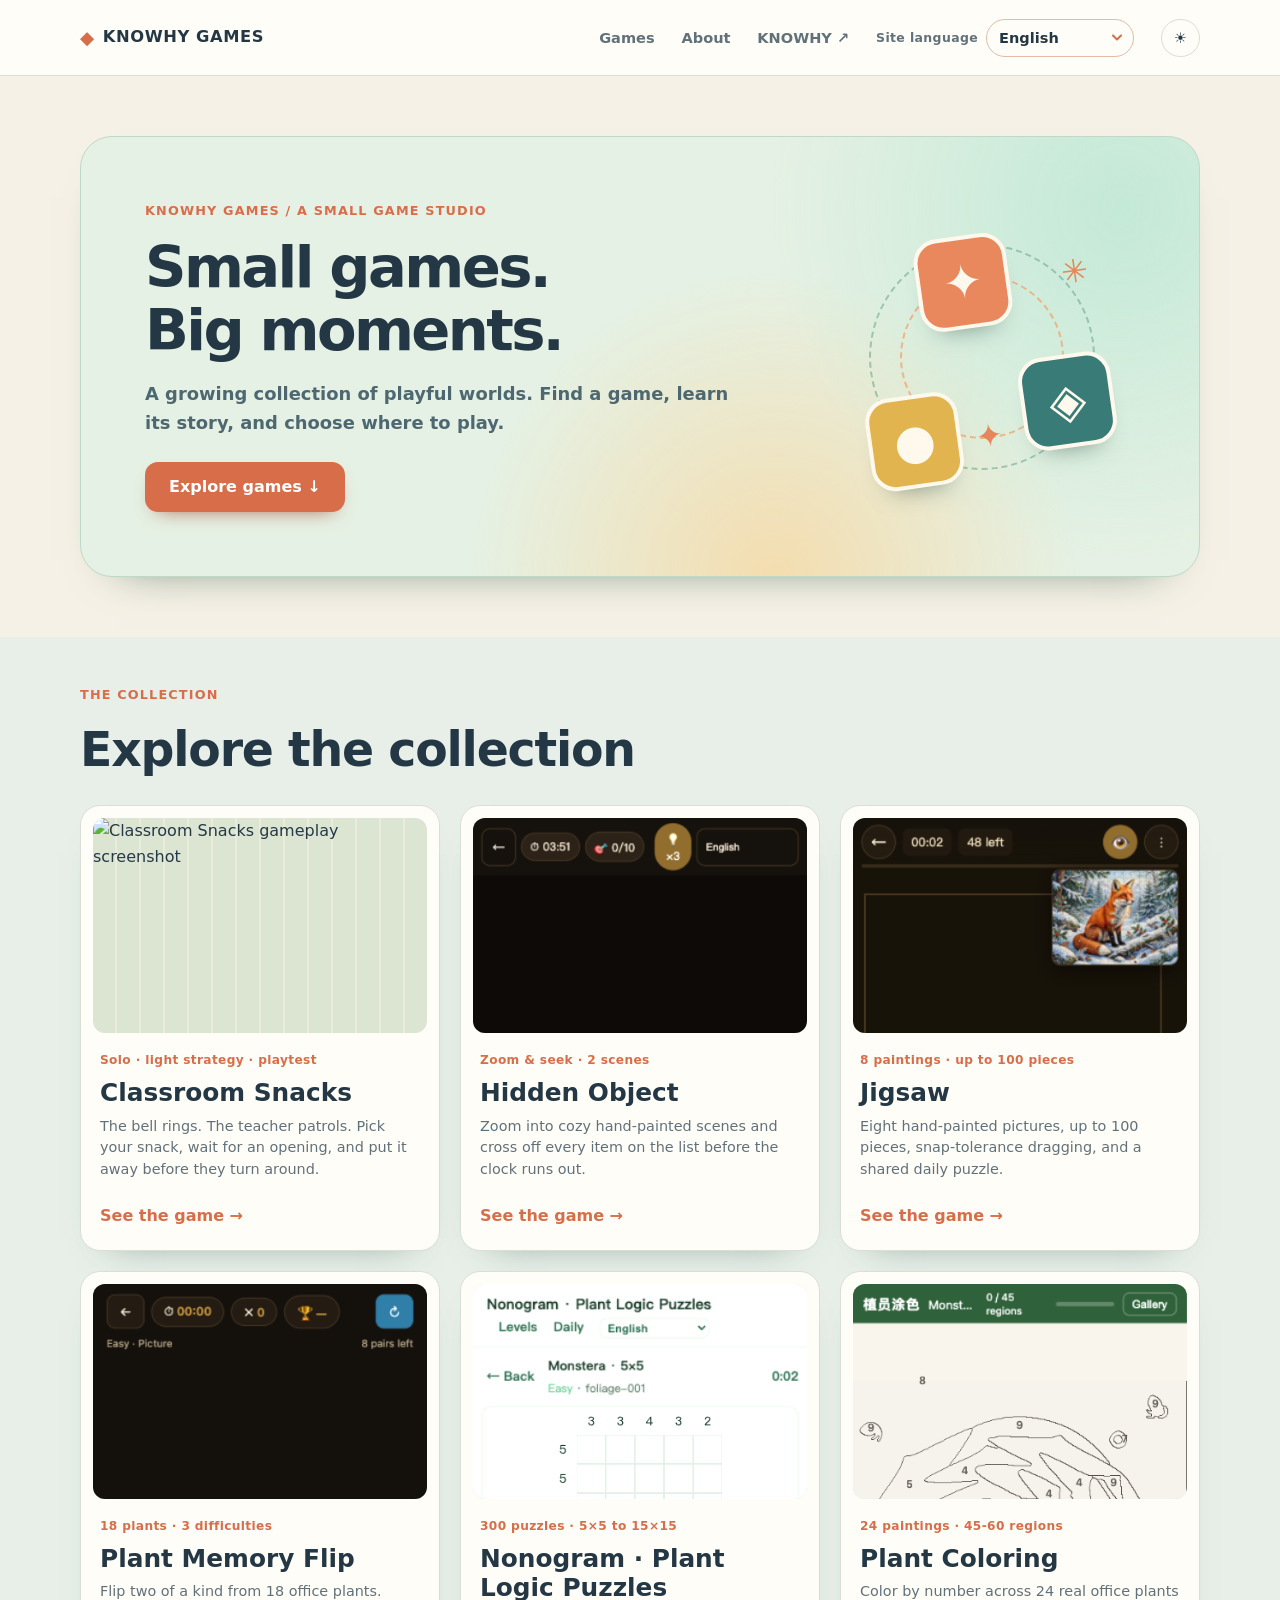
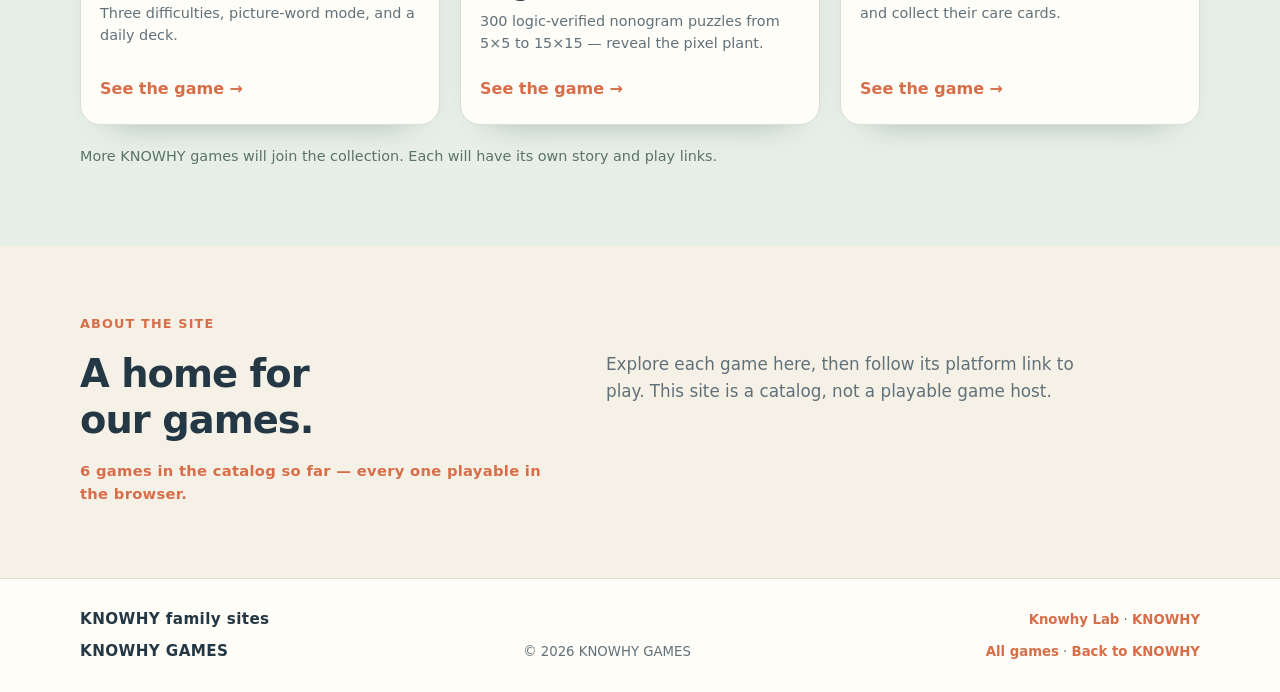
==== commit 46006ea5: "UI fixes: platform-row separation, full 14-locale coverage, unified header/footer, card alignment - " ====
--- a/index.html
+++ b/index.html
@@ -15,7 +15,7 @@
       <a href="#games" data-i18n="navGames">Games</a>
       <a href="#studio" data-i18n="navAbout">About</a>
       <a class="nav-parent" href="https://knowhy.net/">KNOWHY ↗</a>
-      <label class="language-wrap"><span class="language-label">Language</span><select class="language-select" data-language-select aria-label="Website language" data-i18n-aria="navLanguage"><option value="zh-CN">中文</option><option value="en" selected>English</option><option value="ja">日本語</option><option value="ko">한국어</option><option value="es">Español</option><option value="pt-BR">Português</option><option value="fr">Français</option><option value="de">Deutsch</option><option value="ru">Русский</option><option value="th">ไทย</option><option value="vi">Tiếng Việt</option><option value="id">Bahasa Indonesia</option><option value="tr">Türkçe</option><option value="pl">Polski</option></select></label>
+      <label class="language-wrap"><span class="language-label" data-i18n="navLanguage">Site language</span><select class="language-select" data-language-select aria-label="Website language" data-i18n-aria="navLanguage"><option value="zh-CN">中文</option><option value="en" selected>English</option><option value="ja">日本語</option><option value="ko">한국어</option><option value="es">Español</option><option value="pt-BR">Português</option><option value="fr">Français</option><option value="de">Deutsch</option><option value="ru">Русский</option><option value="th">ไทย</option><option value="vi">Tiếng Việt</option><option value="id">Bahasa Indonesia</option><option value="tr">Türkçe</option><option value="pl">Polski</option></select></label>
       <button id="daynight" class="daynight" type="button" aria-label="Switch to day appearance" data-i18n-aria="themeDay">☀</button>
     </nav>
   </header>
@@ -37,35 +37,35 @@
         <a class="game-card" href="./classroom-snacks/" aria-label="View Classroom Snacks" data-i18n-aria="gameMore">
           <div class="g-tile"><img src="./classroom.png" width="390" height="844" alt="Classroom Snacks gameplay screenshot" data-i18n-alt="detailImageAlt" loading="lazy"></div>
           <div class="game-copy"><span class="g-tag" data-i18n="gameTag">Solo · light strategy · playtest</span><h3 data-i18n="gameTitle">Classroom Snacks</h3><p data-i18n="gameDescription">The bell rings. The teacher patrols. Pick your snack, wait for an opening, and put it away before they turn around.</p><span class="game-more" data-i18n="gameMore">See the game →</span></div>
-        <a class="game-card" href="./find-hidden-object/" aria-label="View Hidden Object">
-          <div class="g-tile"><img src="./find-hidden-object/shots/en.png" data-loc-base="/find-hidden-object/shots" width="390" height="844" alt="Hidden Object gameplay screenshot" loading="lazy"></div>
-          <div class="game-copy"><span class="g-tag" data-i18n="hoTag">itch.io · play in browser</span><h3 data-i18n="hoTitle">Hidden Object</h3><p data-i18n="hoDesc">Zoom into cozy hand-painted scenes and cross off every item on the list before the clock runs out.</p><span class="game-more">See the game →</span></div>
+        <a class="game-card" href="./find-hidden-object/" aria-label="See the game" data-i18n-aria="gameMore">
+          <div class="g-tile"><img src="./find-hidden-object/shots/en.png" data-loc-base="/find-hidden-object/shots" width="390" height="844" alt="Hidden Object gameplay screenshot" data-i18n-alt="hoAlt" loading="lazy"></div>
+          <div class="game-copy"><span class="g-tag" data-i18n="hoTag">Zoom &amp; seek · 2 scenes</span><h3 data-i18n="hoTitle">Hidden Object</h3><p data-i18n="hoDesc">Zoom into cozy hand-painted scenes and cross off every item on the list before the clock runs out.</p><span class="game-more" data-i18n="gameMore">See the game →</span></div>
         </a>
-<a class="game-card" href="./plant-jigsaw/" aria-label="View Jigsaw">
-          <div class="g-tile"><img src="./plant-jigsaw/shots/en.png" data-loc-base="/plant-jigsaw/shots" width="390" height="844" alt="Jigsaw gameplay screenshot" loading="lazy"></div>
-          <div class="game-copy"><span class="g-tag" data-i18n="jgTag">itch.io · play in browser</span><h3 data-i18n="jgTitle">Jigsaw</h3><p data-i18n="jgDesc">Eight hand-painted pictures, up to 100 pieces, snap-tolerance dragging, and a shared daily puzzle.</p><span class="game-more">See the game →</span></div>
+<a class="game-card" href="./plant-jigsaw/" aria-label="See the game" data-i18n-aria="gameMore">
+          <div class="g-tile"><img src="./plant-jigsaw/shots/en.png" data-loc-base="/plant-jigsaw/shots" width="390" height="844" alt="Jigsaw gameplay screenshot" data-i18n-alt="jgAlt" loading="lazy"></div>
+          <div class="game-copy"><span class="g-tag" data-i18n="jgTag">8 paintings · up to 100 pieces</span><h3 data-i18n="jgTitle">Jigsaw</h3><p data-i18n="jgDesc">Eight hand-painted pictures, up to 100 pieces, snap-tolerance dragging, and a shared daily puzzle.</p><span class="game-more" data-i18n="gameMore">See the game →</span></div>
         </a>
-<a class="game-card" href="./plant-memory-flip/" aria-label="View Plant Memory Flip">
-          <div class="g-tile"><img src="./plant-memory-flip/shots/en.png" data-loc-base="/plant-memory-flip/shots" width="390" height="844" alt="Plant Memory Flip gameplay screenshot" loading="lazy"></div>
-          <div class="game-copy"><span class="g-tag" data-i18n="mmTag">itch.io · play in browser</span><h3 data-i18n="mmTitle">Plant Memory Flip</h3><p data-i18n="mmDesc">Flip two of a kind from 18 office plants. Three difficulties, picture-word mode, and a daily deck.</p><span class="game-more">See the game →</span></div>
+<a class="game-card" href="./plant-memory-flip/" aria-label="See the game" data-i18n-aria="gameMore">
+          <div class="g-tile"><img class="g-shot-raw" src="./plant-memory-flip/shots/en.png" data-loc-base="/plant-memory-flip/shots" width="390" height="844" alt="Plant Memory Flip gameplay screenshot" data-i18n-alt="mmAlt" loading="lazy"></div>
+          <div class="game-copy"><span class="g-tag" data-i18n="mmTag">18 plants · 3 difficulties</span><h3 data-i18n="mmTitle">Plant Memory Flip</h3><p data-i18n="mmDesc">Flip two of a kind from 18 office plants. Three difficulties, picture-word mode, and a daily deck.</p><span class="game-more" data-i18n="gameMore">See the game →</span></div>
         </a>
-<a class="game-card" href="./plant-nonogram/" aria-label="View Nonogram · Plant Logic Puzzles">
-          <div class="g-tile"><img src="./plant-nonogram/shots/en.png" data-loc-base="/plant-nonogram/shots" width="390" height="844" alt="Nonogram · Plant Logic Puzzles gameplay screenshot" loading="lazy"></div>
-          <div class="game-copy"><span class="g-tag" data-i18n="ngTag">itch.io · play in browser</span><h3 data-i18n="ngTitle">Nonogram · Plant Logic Puzzles</h3><p data-i18n="ngDesc">300 logic-verified nonogram puzzles from 5×5 to 15×15 — reveal the pixel plant.</p><span class="game-more">See the game →</span></div>
+<a class="game-card" href="./plant-nonogram/" aria-label="See the game" data-i18n-aria="gameMore">
+          <div class="g-tile"><img src="./plant-nonogram/shots/en.png" data-loc-base="/plant-nonogram/shots" width="390" height="844" alt="Nonogram · Plant Logic Puzzles gameplay screenshot" data-i18n-alt="ngAlt" loading="lazy"></div>
+          <div class="game-copy"><span class="g-tag" data-i18n="ngTag">300 puzzles · 5×5 to 15×15</span><h3 data-i18n="ngTitle">Nonogram · Plant Logic Puzzles</h3><p data-i18n="ngDesc">300 logic-verified nonogram puzzles from 5×5 to 15×15 — reveal the pixel plant.</p><span class="game-more" data-i18n="gameMore">See the game →</span></div>
         </a>
-<a class="game-card" href="./plant-coloring/" aria-label="View Plant Coloring">
-          <div class="g-tile"><img src="./plant-coloring/shots/en.png" data-loc-base="/plant-coloring/shots" width="390" height="844" alt="Plant Coloring gameplay screenshot" loading="lazy"></div>
-          <div class="game-copy"><span class="g-tag" data-i18n="cnTag">itch.io · play in browser</span><h3 data-i18n="cnTitle">Plant Coloring</h3><p data-i18n="cnDesc">Color by number across 24 real office plants and collect their care cards.</p><span class="game-more">See the game →</span></div>
+<a class="game-card" href="./plant-coloring/" aria-label="See the game" data-i18n-aria="gameMore">
+          <div class="g-tile"><img src="./plant-coloring/shots/en.png" data-loc-base="/plant-coloring/shots" width="390" height="844" alt="Plant Coloring gameplay screenshot" data-i18n-alt="cnAlt" loading="lazy"></div>
+          <div class="game-copy"><span class="g-tag" data-i18n="cnTag">24 paintings · 45-60 regions</span><h3 data-i18n="cnTitle">Plant Coloring</h3><p data-i18n="cnDesc">Color by number across 24 real office plants and collect their care cards.</p><span class="game-more" data-i18n="gameMore">See the game →</span></div>
         </a>
       </a>
       </div>
       <p class="catalog-note" data-i18n="catalogNote">More KNOWHY games will join the collection. Each will have its own story and play links.</p>
     </section>
     <section id="studio" class="studio">
-      <div class="studio-inner"><p class="kicker" data-i18n="aboutKicker">ABOUT THE SITE</p><div class="studio-row"><h2 data-i18n="aboutTitle">A home for our games.</h2><p class="studio-text" data-i18n="aboutBody">Explore each game here, then follow its platform link to play. This site is a catalog, not a playable game host.</p></div></div>
+      <div class="studio-inner"><p class="kicker" data-i18n="aboutKicker">ABOUT THE SITE</p><div class="studio-row"><div class="studio-heading"><h2 data-i18n="aboutTitle">A home for our games.</h2><p class="studio-count" data-i18n="aboutCount">6 games in the catalog so far — every one playable in the browser.</p></div><p class="studio-text" data-i18n="aboutBody">Explore each game here, then follow its platform link to play. This site is a catalog, not a playable game host.</p></div></div>
     </section>
   </main>
-  <footer class="footer"><div class="foot-bottom"><strong>KNOWHY 系列站点</strong><span><a href="https://lab.knowhy.net/">Knowhy Lab</a> · <a href="https://knowhy.net/">KNOWHY</a></span></div><div class="foot-bottom"><strong>KNOWHY GAMES</strong><span>© 2026 KNOWHY GAMES</span><a href="https://knowhy.net/" data-i18n="footerBack">Back to KNOWHY</a></div></footer>
+  <footer class="footer"><div class="foot-bottom"><strong data-i18n="footerFamily">KNOWHY family sites</strong><span><a href="https://lab.knowhy.net/">Knowhy Lab</a> · <a href="https://knowhy.net/">KNOWHY</a></span></div><div class="foot-bottom"><strong>KNOWHY GAMES</strong><span>© 2026 KNOWHY GAMES</span><span><a href="#games" data-i18n="navAll">All games</a> · <a href="https://knowhy.net/" data-i18n="footerBack">Back to KNOWHY</a></span></div></footer>
   <script type="module" src="./main.js"></script>
 </body>
 </html>
--- a/styles.css
+++ b/styles.css
@@ -0,0 +1,107 @@
+:root {
+  --paper: #f6f1e6;
+  --paper-light: #fffdf7;
+  --ink: #243744;
+  --muted: #61717a;
+  --green: #265953;
+  --accent: #d76e49;
+  --line: #d9dfd5;
+  --shadow: 0 22px 60px -38px #294c47a8;
+  --max: 1120px;
+}
+* { box-sizing: border-box; }
+html { scroll-behavior: smooth; scroll-padding-top: 88px; }
+body { margin: 0; color: var(--ink); background: var(--paper); font: 400 16px/1.6 system-ui, -apple-system, "Segoe UI", "Microsoft YaHei", sans-serif; -webkit-font-smoothing: antialiased; }
+body.night { --paper: #161e2e; --paper-light: #202b3b; --ink: #f5f1e7; --muted: #bdc9ca; --green: #d4ead5; --accent: #f1a479; --line: #455667; --shadow: 0 22px 60px -38px #000; }
+button, select { font: inherit; }
+a { color: inherit; text-decoration: none; }
+a:focus-visible, button:focus-visible, select:focus-visible { outline: 3px solid var(--accent); outline-offset: 3px; }
+img { max-width: 100%; }
+.visually-hidden { position: absolute; width: 1px; height: 1px; overflow: hidden; clip: rect(0, 0, 0, 0); white-space: nowrap; }
+.nav { min-height: 76px; padding: 12px max(24px, calc((100vw - var(--max)) / 2)); display: flex; align-items: center; justify-content: space-between; gap: 16px; background: var(--paper-light); border-bottom: 1px solid var(--line); position: sticky; top: 0; z-index: 50; }
+.brand { display: inline-flex; align-items: center; gap: 8px; white-space: nowrap; font-size: 1.02rem; font-weight: 850; letter-spacing: .035em; }
+.brand-mark { color: var(--accent); font-size: 1.13em; }
+.nav-links { display: flex; align-items: center; gap: clamp(12px, 2.1vw, 28px); font-size: .91rem; font-weight: 700; }
+.nav-links > a { white-space: nowrap; color: var(--muted); }
+.nav-links > a:hover { color: var(--accent); }
+.language-select, .daynight { border: 1px solid var(--line); background-color: var(--paper-light); color: var(--ink); border-radius: 999px; height: 38px; cursor: pointer; }
+.language-wrap { display: inline-flex; align-items: center; gap: 8px; white-space: nowrap; }
+.language-label { color: var(--muted); font-size: .78rem; font-weight: 850; letter-spacing: .03em; }
+.language-select { max-width: 148px; padding: 0 30px 0 12px; font-weight: 700; appearance: none; -webkit-appearance: none; background-image: url("data:image/svg+xml,%3Csvg xmlns='http://www.w3.org/2000/svg' width='10' height='7' viewBox='0 0 10 7'%3E%3Cpath d='M1 1.5l4 4 4-4' fill='none' stroke='%23d76e49' stroke-width='2' stroke-linecap='round' stroke-linejoin='round'/%3E%3C/svg%3E"); background-repeat: no-repeat; background-position: right 11px center; border-color: #e4bca8; transition: border-color .2s ease, box-shadow .2s ease; }
+.language-select:hover { border-color: var(--accent); background-image: url("data:image/svg+xml,%3Csvg xmlns='http://www.w3.org/2000/svg' width='10' height='7' viewBox='0 0 10 7'%3E%3Cpath d='M1 1.5l4 4 4-4' fill='none' stroke='%23b9502c' stroke-width='2' stroke-linecap='round' stroke-linejoin='round'/%3E%3C/svg%3E"); }
+body.night .language-select { border-color: var(--line); background-image: url("data:image/svg+xml,%3Csvg xmlns='http://www.w3.org/2000/svg' width='10' height='7' viewBox='0 0 10 7'%3E%3Cpath d='M1 1.5l4 4 4-4' fill='none' stroke='%23f1a479' stroke-width='2' stroke-linecap='round' stroke-linejoin='round'/%3E%3C/svg%3E"); }
+body.night .language-select:hover { border-color: var(--accent); }
+.daynight { min-width: 38px; padding: 0 12px; font-weight: 700; }
+.hero { padding: clamp(36px, 5vw, 60px) 24px; background: var(--paper); }
+.hero-inner { width: min(100%, var(--max)); min-height: 330px; margin: auto; display: grid; grid-template-columns: minmax(0, 1.35fr) minmax(220px, .65fr); align-items: center; gap: clamp(24px, 4vw, 64px); position: relative; overflow: hidden; border: 1px solid #bfd8c8; border-radius: 32px; padding: clamp(32px, 5vw, 64px); background: radial-gradient(circle at 93% 16%, #c4e9d7 0, transparent 32%), radial-gradient(circle at 62% 100%, #f4ddaf 0, transparent 37%), #e5f1e4; box-shadow: 0 22px 46px -39px #315c4b; }
+.hero-copy { max-width: 650px; position: relative; z-index: 1; }
+.eyebrow, .kicker { margin: 0 0 16px; color: var(--accent); font-size: .8rem; font-weight: 850; letter-spacing: .09em; text-transform: uppercase; }
+.hero-title { margin: 0; max-width: 16ch; font-size: clamp(2.4rem, 4.5vw, 4.3rem); line-height: 1.08; font-weight: 850; letter-spacing: -.045em; text-wrap: balance; }
+.hero-sub { max-width: 48ch; margin: 18px 0 25px; font-size: clamp(1rem, 1.4vw, 1.14rem); font-weight: 550; color: #4d6870; }
+.btn { display: inline-flex; align-items: center; justify-content: center; min-height: 50px; padding: 12px 24px; border-radius: 13px; background: var(--accent); color: white; font-weight: 800; box-shadow: 0 9px 20px -12px #a95439; transition: transform .2s ease, box-shadow .2s ease; }
+.btn:hover { transform: translateY(-2px); box-shadow: 0 15px 24px -13px #a95439; }
+.hero-playfield { position: relative; justify-self: center; width: 250px; height: 250px; transform: rotate(-8deg); }
+.playfield-orbit { position: absolute; inset: 12px; border: 2px dashed #5c9c8280; border-radius: 50%; }
+.orbit-two { inset: 43px; border-color: #f1a367b8; transform: rotate(30deg); }
+.playfield-tile { position: absolute; display: grid; place-items: center; width: 93px; height: 93px; border: 4px solid #fff9ed; border-radius: 24px; color: #fff9ed; font-size: 3rem; box-shadow: 0 17px 25px -18px #22423988; animation: tile-float 5.2s ease-in-out infinite; }
+.tile-one { top: 2px; left: 70px; background: #e8885c; }
+.tile-two { right: 0; bottom: 23px; background: #387b77; animation-delay: -1.3s; }
+.tile-three { bottom: 4px; left: 0; background: #e2b450; animation-delay: -2.6s; }
+.playfield-spark { position: absolute; color: #e78659; font-size: 2rem; animation: spark-breathe 4s ease-in-out infinite; }
+.spark-one { top: 28px; right: 8px; }.spark-two { bottom: 20px; left: 108px; animation-delay: -2s; }
+@keyframes tile-float { 0%, 100% { transform: translateY(0) rotate(-2deg); } 50% { transform: translateY(-7px) rotate(2deg); } }
+@keyframes spark-breathe { 0%, 100% { opacity: .5; transform: scale(.9); } 50% { opacity: 1; transform: scale(1.1); } }
+.games { background: #e7efe8; padding: 48px 24px 64px; }
+.section-head, .game-grid, .catalog-note, .studio-inner { width: min(100%, var(--max)); margin-inline: auto; }
+.section-head { margin-bottom: 27px; }
+h2 { margin: 0; font-size: clamp(2rem, 3.7vw, 3.2rem); line-height: 1.2; font-weight: 820; letter-spacing: -.025em; text-wrap: balance; }
+.game-grid { display: grid; grid-template-columns: repeat(auto-fill, minmax(min(100%, 280px), 1fr)); gap: 20px; }
+.game-card { display: flex; flex-direction: column; max-width: 360px; min-width: 0; padding: 12px 12px 22px; background: var(--paper-light); border: 1px solid var(--line); border-radius: 20px; box-shadow: 0 18px 36px -31px #294c47a8; transition: transform .22s ease, box-shadow .22s ease, border-color .22s ease; }
+.game-card:hover { transform: translateY(-5px) rotate(-.4deg); border-color: var(--accent); box-shadow: 0 26px 44px -26px #294c47b5; }
+.g-tile { height: 215px; display: grid; place-items: center; overflow: hidden; border-radius: 12px; background: repeating-linear-gradient(90deg, #dce4d2 0 22px, #e8ecd9 22px 24px); }
+.g-tile img { width: auto; height: 100%; aspect-ratio: 390 / 844; object-fit: cover; filter: saturate(1.05) brightness(1.04); box-shadow: 0 8px 28px #21423d38; transition: transform .25s ease; }
+.g-tile img.g-shot-raw { filter: none; }
+.game-card:hover .g-tile img { transform: scale(1.04); }
+.game-copy { display: flex; flex-direction: column; flex: 1; padding: 18px 7px 0; }
+.g-tag { color: var(--accent); font-size: .76rem; font-weight: 850; letter-spacing: .03em; }
+.game-card h3 { margin: 7px 0 8px; font-size: 1.55rem; line-height: 1.2; }
+.game-card p { margin: 0 0 16px; color: var(--muted); font-size: .9rem; line-height: 1.5; }
+.game-more { display: inline-block; margin-top: auto; padding-top: 6px; color: var(--accent); font-weight: 850; }
+.catalog-note { margin-top: 20px; color: #5a736b; font-size: .9rem; }
+.studio { padding: 68px 24px 72px; background: var(--paper); }
+.studio-row { display: grid; grid-template-columns: minmax(0, .9fr) minmax(0, 1.1fr); gap: 40px; align-items: start; }
+.studio h2 { max-width: 14ch; font-size: clamp(1.7rem, 3vw, 2.7rem); }
+.studio-count { margin: 16px 0 0; color: var(--accent); font-size: .92rem; font-weight: 850; letter-spacing: .02em; }
+.studio-text { margin: 0; max-width: 47ch; color: var(--muted); font-size: 1.05rem; }
+.footer { display: grid; gap: 8px; padding: 28px 24px; background: var(--paper-light); border-top: 1px solid var(--line); }
+.foot-bottom { width: min(100%, var(--max)); margin: auto; display: flex; justify-content: space-between; align-items: center; gap: 16px; color: var(--muted); font-size: .83rem; }
+.foot-bottom strong { color: var(--ink); font-size: .95rem; letter-spacing: .025em; }
+.foot-bottom a { color: var(--accent); font-weight: 800; }
+@media (max-width: 780px) {
+  .nav { padding: 11px 16px; min-height: 62px; flex-wrap: wrap; }
+  .nav-links { gap: 8px; }
+  .nav-links > a { display: none; }
+  .brand { font-size: .86rem; gap: 5px; }
+  .language-select { max-width: 112px; height: 36px; padding-left: 9px; padding-right: 26px; font-size: .8rem; }
+  .daynight { width: 36px; height: 36px; padding: 0; }
+  .hero { padding: 24px 18px 32px; }
+  .hero-inner { min-height: 0; grid-template-columns: 1fr; gap: 12px; padding: 32px 25px 22px; }
+  .hero-copy { padding: 0; }
+  .hero-title { max-width: 16ch; font-size: clamp(2.25rem, 8vw, 3.7rem); }
+  .hero-sub { margin: 17px 0 22px; }
+  .hero-playfield { width: 150px; height: 112px; transform: scale(.55) rotate(-8deg); transform-origin: top center; margin-bottom: -42px; }
+  .games { padding: 48px 18px 58px; }
+  .studio { padding: 56px 18px; }
+  .studio-row { grid-template-columns: 1fr; gap: 14px; }
+  .foot-bottom { flex-wrap: wrap; }
+}
+@media (max-width: 520px) { .brand { width: 100%; } .nav-links { width: 100%; justify-content: space-between; } .language-wrap { margin-left: auto; } }
+@media (max-width: 370px) { .nav { padding-inline: 13px; } .brand { font-size: .8rem; } .language-select { max-width: 106px; padding-left: 7px; padding-right: 24px; } }
+@media (prefers-reduced-motion: reduce) { html { scroll-behavior: auto; } .btn, .game-card, .g-tile img { transition: none; } .playfield-tile, .playfield-spark { animation: none; } }
+
+
+body.night .hero { background: var(--paper); }
+body.night .hero-inner { background: radial-gradient(circle at 93% 16%, #27554e 0, transparent 33%), #263c3d; border-color: #45665e; }
+body.night .hero-sub { color: var(--muted); }
+body.night .games { background: #1c3035; }
+body.night .catalog-note { color: var(--muted); }
